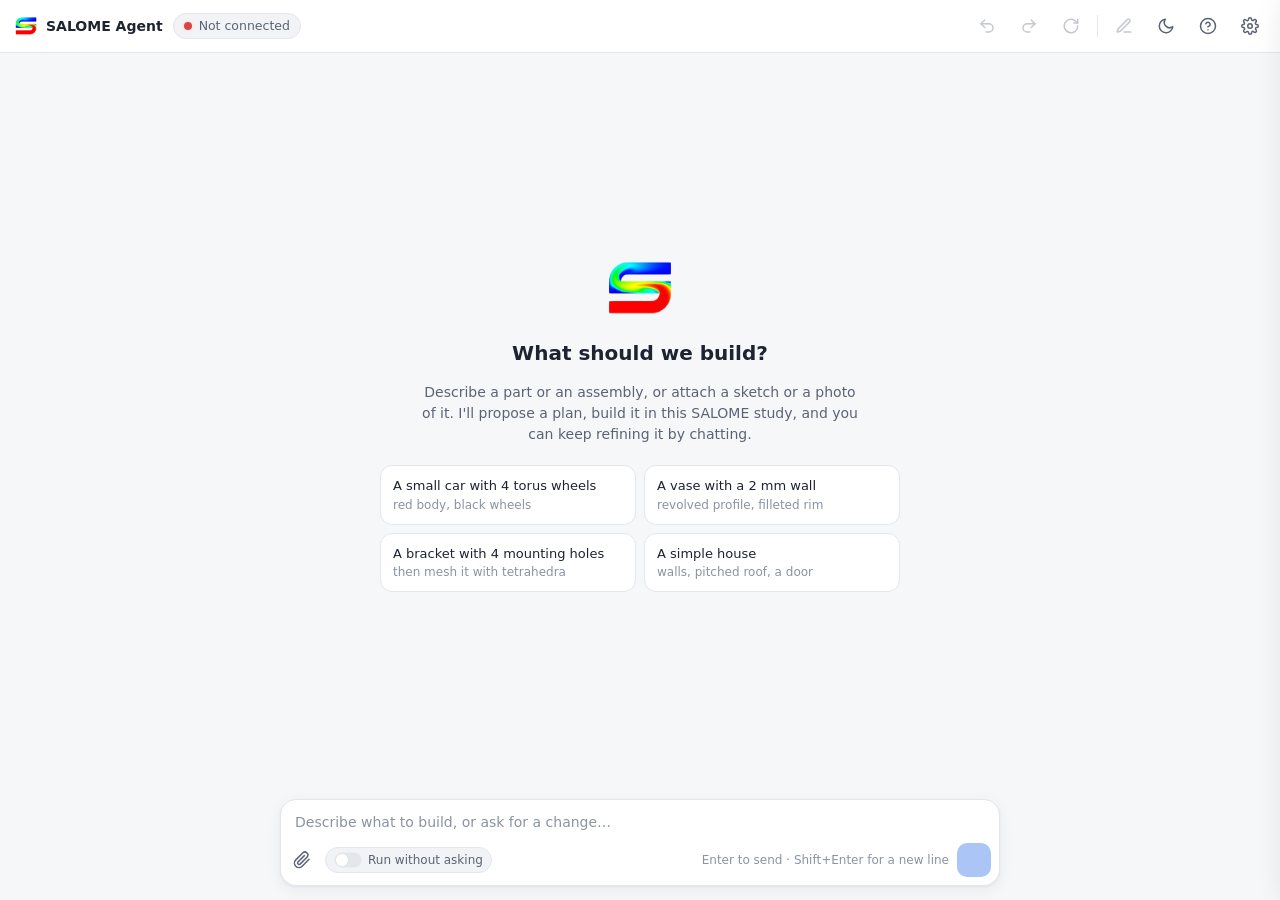
==== salome_agent_gui/web/index.html @ 3be9870f "feat: settings drawer edits per-module models and the advanced llm knobs" ====
<!doctype html>
<html lang="en" data-theme="light">
<head>
<meta charset="utf-8">
<title>SALOME Agent</title>
<link rel="stylesheet" href="app.css">
<script src="qrc:///qtwebchannel/qwebchannel.js"></script>
<script src="app.js" defer></script>
</head>
<body class="is-empty">

<header class="header">
  <div class="brand"><img class="logo" src="salome-s.png" alt="">SALOME Agent</div>
  <span class="status off" id="status"><span class="dot"></span><span id="status-label">Not connected</span></span>
  <span class="spacer"></span>
  <button class="icon-btn" id="btn-undo" data-tip="Undo last turn" disabled><svg viewBox="0 0 24 24" fill="none" stroke="currentColor" stroke-width="2" stroke-linecap="round" stroke-linejoin="round"><path d="M9 14 4 9l5-5"/><path d="M4 9h10.5a5.5 5.5 0 0 1 0 11H11"/></svg></button>
  <button class="icon-btn" id="btn-redo" data-tip="Redo" disabled><svg viewBox="0 0 24 24" fill="none" stroke="currentColor" stroke-width="2" stroke-linecap="round" stroke-linejoin="round"><path d="m15 14 5-5-5-5"/><path d="M20 9H9.5a5.5 5.5 0 0 0 0 11H13"/></svg></button>
  <button class="icon-btn" id="btn-rebuild" data-tip="Rebuild the study from the model" disabled><svg viewBox="0 0 24 24" fill="none" stroke="currentColor" stroke-width="2" stroke-linecap="round" stroke-linejoin="round"><path d="M21 12a9 9 0 1 1-2.64-6.36L21 8"/><path d="M21 3v5h-5"/></svg></button>
  <span class="hdr-sep"></span>
  <button class="icon-btn" id="btn-new" data-tip="New conversation" disabled><svg viewBox="0 0 24 24" fill="none" stroke="currentColor" stroke-width="2" stroke-linecap="round" stroke-linejoin="round"><path d="M12 20h9"/><path d="M16.5 3.5a2.1 2.1 0 0 1 3 3L7 19l-4 1 1-4z"/></svg></button>
  <button class="icon-btn" id="btn-theme" data-tip="Dark theme"><svg class="i-moon" viewBox="0 0 24 24" fill="none" stroke="currentColor" stroke-width="2" stroke-linecap="round" stroke-linejoin="round"><path d="M21 12.8A9 9 0 1 1 11.2 3a7 7 0 0 0 9.8 9.8z"/></svg><svg class="i-sun" viewBox="0 0 24 24" fill="none" stroke="currentColor" stroke-width="2" stroke-linecap="round" stroke-linejoin="round"><circle cx="12" cy="12" r="4"/><path d="M12 2v2M12 20v2M4.9 4.9l1.4 1.4M17.7 17.7l1.4 1.4M2 12h2M20 12h2M4.9 19.1l1.4-1.4M17.7 6.3l1.4-1.4"/></svg></button>
  <button class="icon-btn" id="btn-help" data-tip="Help"><svg viewBox="0 0 24 24" fill="none" stroke="currentColor" stroke-width="2" stroke-linecap="round" stroke-linejoin="round"><circle cx="12" cy="12" r="10"/><path d="M9.1 9a3 3 0 0 1 5.8 1c0 2-3 3-3 3M12 17h.01"/></svg></button>
  <button class="icon-btn" id="btn-settings" data-tip="Settings"><svg viewBox="0 0 24 24" fill="none" stroke="currentColor" stroke-width="2" stroke-linecap="round" stroke-linejoin="round"><circle cx="12" cy="12" r="3"/><path d="M19.4 15a1.7 1.7 0 0 0 .3 1.8l.1.1a2 2 0 1 1-2.8 2.8l-.1-.1a1.7 1.7 0 0 0-1.8-.3 1.7 1.7 0 0 0-1 1.5V21a2 2 0 1 1-4 0v-.1a1.7 1.7 0 0 0-1.1-1.5 1.7 1.7 0 0 0-1.8.3l-.1.1a2 2 0 1 1-2.8-2.8l.1-.1a1.7 1.7 0 0 0 .3-1.8 1.7 1.7 0 0 0-1.5-1H3a2 2 0 1 1 0-4h.1a1.7 1.7 0 0 0 1.5-1.1 1.7 1.7 0 0 0-.3-1.8l-.1-.1a2 2 0 1 1 2.8-2.8l.1.1a1.7 1.7 0 0 0 1.8.3H9a1.7 1.7 0 0 0 1-1.5V3a2 2 0 1 1 4 0v.1a1.7 1.7 0 0 0 1 1.5 1.7 1.7 0 0 0 1.8-.3l.1-.1a2 2 0 1 1 2.8 2.8l-.1.1a1.7 1.7 0 0 0-.3 1.8V9a1.7 1.7 0 0 0 1.5 1H21a2 2 0 1 1 0 4h-.1a1.7 1.7 0 0 0-1.5 1z"/></svg></button>
</header>

<div class="banner" id="banner" hidden></div>
<div class="help" id="help" hidden>
  The first message starts a conversation: I propose a plan, you approve or edit it, and each
  stage is built in this SALOME study. Follow-up messages change that model ("make the roof
  taller", "add a chimney"). Undo and Redo step through turns; Rebuild recreates the study from
  the model when they got out of sync; New conversation starts over. While a conversation is
  open it keeps the agent server to itself. result.py and report.md are linked after each turn.
  Attach sketches, photos or drawings with the paperclip, by dropping them on the window or by
  pasting them: the model is built from what they show.
</div>

<div class="empty">
  <img class="logo-big" src="salome-s.png" alt="">
  <h2>What should we build?</h2>
  <p>Describe a part or an assembly, or attach a sketch or a photo of it. I'll propose a plan, build it in this SALOME study, and you can keep refining it by chatting.</p>
  <div class="suggestions">
    <button class="suggestion" data-text="A small car with 4 torus wheels, red body and black wheels">A small car with 4 torus wheels<small>red body, black wheels</small></button>
    <button class="suggestion" data-text="A vase with a 2 mm wall, revolved profile and a filleted rim">A vase with a 2 mm wall<small>revolved profile, filleted rim</small></button>
    <button class="suggestion" data-text="A bracket with 4 mounting holes, then mesh it with tetrahedra">A bracket with 4 mounting holes<small>then mesh it with tetrahedra</small></button>
    <button class="suggestion" data-text="A simple house with walls, a pitched roof and a door">A simple house<small>walls, pitched roof, a door</small></button>
  </div>
</div>

<main class="transcript" id="transcript"><div class="col" id="col"></div></main>

<div class="composer-wrap">
  <div class="composer" id="composer">
    <div class="attachments" id="attachments" hidden></div>
    <textarea id="input" rows="1" placeholder="Describe what to build, or ask for a change…"></textarea>
    <div class="composer-row">
      <button class="icon-btn tip-up" id="btn-attach" data-tip="Attach images"><svg viewBox="0 0 24 24" fill="none" stroke="currentColor" stroke-width="2" stroke-linecap="round" stroke-linejoin="round"><path d="m21.4 11.1-9.2 9.2a6 6 0 0 1-8.5-8.5l9.2-9.2a4 4 0 0 1 5.7 5.7l-9.2 9.2a2 2 0 0 1-2.8-2.8l8.5-8.5"/></svg></button>
      <input type="file" id="file" accept="image/png,image/jpeg,image/webp,image/gif,image/bmp" multiple hidden>
      <span class="mode" id="auto" title="Skips plan approval and the stage-failure prompt"><span class="switch small" id="batch-sw"></span>Run without asking</span>
      <span class="spacer"></span>
      <span class="hint" id="hint">Enter to send · Shift+Enter for a new line</span>
      <button class="send" id="send" title="Send" disabled></button>
    </div>
  </div>
</div>

<div class="drop-zone" id="drop-zone"><div>Drop images to attach them</div></div>
<div class="lightbox" id="lightbox" hidden><img id="lightbox-img" alt=""></div>

<div class="scrim" id="scrim"></div>
<aside class="drawer" id="drawer">
  <div class="drawer-head">Settings<span class="spacer"></span>
    <button class="icon-btn" id="btn-close-settings"><svg viewBox="0 0 24 24" fill="none" stroke="currentColor" stroke-width="2" stroke-linecap="round"><path d="M18 6 6 18M6 6l12 12"/></svg></button>
  </div>
  <div class="drawer-body">
    <div>
      <div class="section-title">Agent server</div>
      <div class="conn-card" id="conn-card"><span class="dot"></span><span id="conn-label"></span><span class="spacer"></span><button class="btn ghost small" id="btn-reconnect">Reconnect</button></div>
    </div>
    <div>
      <div class="section-title">Model <span class="lock-note" id="model-lock" hidden>— modules and advanced locked while a conversation is open</span></div>
      <div class="field"><label for="set-base-url">LLM base URL</label><input id="set-base-url"></div>
      <div class="row2">
        <div class="field"><label for="set-model">Model</label><input id="set-model"></div>
        <div class="field"><label for="set-api-key">API key</label><input id="set-api-key" type="password"></div>
      </div>
      <div class="field"><label for="set-ssl-cert">CA certificate file</label><input id="set-ssl-cert" placeholder="System trust store"></div>
      <div class="toggle-row"><div><div class="t-label">Same model for every module</div><div class="t-help">Off: choose a model, or another endpoint, per module (e.g. a drawing reader for vision)</div></div><span class="switch" id="set-shared"></span></div>
      <div id="module-rows" class="module-rows" hidden></div>
      <div class="err-note" id="models-error" hidden></div>
      <details class="advanced" id="set-advanced"><summary>Advanced</summary>
        <div class="row2">
          <div class="field"><label for="set-budget">Reasoning budget (approx tokens, 0 = off)</label><input id="set-budget" type="number" min="0" max="200000" step="1000"></div>
          <div class="field"><label for="set-vision-fix">Vision fix rounds</label><input id="set-vision-fix" type="number" min="0" max="5" step="1"></div>
        </div>
        <div class="field"><label for="set-timeout">LLM timeout (s)</label><input id="set-timeout" type="number" min="10" max="1800" step="10"></div>
      </details>
    </div>
    <div>
      <div class="section-title">Runs <span class="lock-note" id="run-lock" hidden>— locked while a conversation is open</span></div>
      <div class="toggle-row"><div><div class="t-label">Run without asking</div><div class="t-help">Skips plan approval and the stage-failure prompt; a failed stage follows "When a stage fails"</div></div><span class="switch" id="set-batch"></span></div>
      <div class="row2">
        <div class="field"><label for="set-on-failure">When a stage fails</label><select id="set-on-failure"><option value="abort">Stop the run</option><option value="continue">Continue</option></select></div>
        <div class="field"><label for="set-tools">Tools offered</label><select id="set-tools"><option value="hints">Planner hints</option><option value="all">All tools</option></select></div>
      </div>
      <div class="row2">
        <div class="field"><label for="set-detail">Plan detail</label><select id="set-detail"><option value="coarse">Fewer stages</option><option value="balanced">Balanced</option><option value="fine">More stages</option></select></div>
        <div class="field"><label for="set-cadence">Self-check</label><select id="set-cadence"><option value="none">Off</option><option value="final">Before finishing a stage</option><option value="strict">Strict</option></select></div>
      </div>
      <div class="row2">
        <div class="field"><label for="set-exec-retries">Retries after a failed run</label><input id="set-exec-retries" type="number" min="0" max="10" step="1"></div>
        <div class="field"><label for="set-cap">Tool calls per stage</label><input id="set-cap" type="number" min="1" max="60" step="1"></div>
      </div>
      <div class="field"><label for="set-verbose">Log detail</label><select id="set-verbose"><option value="0">Normal</option><option value="1">Verbose</option><option value="2">LLM trace (-vv)</option></select></div>
      <div class="toggle-row"><div><div class="t-label">Show model reasoning</div><div class="t-help">Debug: what the model thinks while it works, under each stage</div></div><span class="switch" id="set-reasoning"></span></div>
    </div>
    <div>
      <div class="section-title">Appearance</div>
      <div class="field"><label for="set-theme">Theme</label><select id="set-theme"><option value="system">Same as SALOME</option><option value="light">Light</option><option value="dark">Dark</option></select></div>
    </div>
    <div>
      <div class="section-title">Configuration file</div>
      <div class="path" id="config-path"></div>
      <div class="drawer-actions"><button class="btn" id="btn-edit-json">Edit JSON…</button></div>
    </div>
  </div>
  <div class="drawer-foot"><button class="btn" id="btn-cancel">Cancel</button><button class="btn primary" id="btn-save">Save</button></div>
</aside>

</body>
</html>
---- salome_agent_gui/web/app.css ----
:root {
  --bg: #f6f7f9;
  --surface: #ffffff;
  --surface-2: #f1f3f6;
  --border: #e3e6eb;
  --text: #1d2330;
  --text-2: #5b6474;
  --text-3: #8b93a1;
  --accent: #2f6fec;
  --accent-soft: #e8f0fe;
  --accent-text: #ffffff;
  --user-bubble: #2f6fec;
  --ok: #1f9d55;
  --ok-soft: #e6f6ec;
  --warn: #c77700;
  --warn-soft: #fff4e0;
  --err: #d64545;
  --err-soft: #fdecec;
  --badge-geom: #7a4fd6;
  --badge-geom-soft: #f1ebfd;
  --badge-smesh: #0e8a7e;
  --badge-smesh-soft: #e3f5f3;
  --badge-paravis: #c2410c;
  --badge-paravis-soft: #fdebdc;
  --shadow: 0 1px 2px rgba(20, 30, 50, .06), 0 4px 16px rgba(20, 30, 50, .06);
  --radius: 14px;
  --mono: ui-monospace, "JetBrains Mono", "DejaVu Sans Mono", monospace;
}
[data-theme="dark"] {
  --bg: #15181e;
  --surface: #1c2028;
  --surface-2: #232833;
  --border: #2e3440;
  --text: #e6e9ef;
  --text-2: #a4acba;
  --text-3: #6f7888;
  --accent: #5b8ff9;
  --accent-soft: #1f2d4a;
  --user-bubble: #3a6ff0;
  --ok: #4cc27f;
  --ok-soft: #173325;
  --warn: #f0a93b;
  --warn-soft: #3a2c14;
  --err: #f07171;
  --err-soft: #3d1c1f;
  --badge-geom: #b39af5;
  --badge-geom-soft: #2d2445;
  --badge-smesh: #4fd1c1;
  --badge-smesh-soft: #163531;
  --badge-paravis: #f59e6b;
  --badge-paravis-soft: #3a2518;
  --shadow: 0 1px 2px rgba(0,0,0,.3), 0 6px 20px rgba(0,0,0,.25);
}

* { box-sizing: border-box; }
[hidden] { display: none !important; }
html, body { margin: 0; height: 100%; }
body {
  font: 14px/1.5 system-ui, -apple-system, "Segoe UI", Cantarell, "Noto Sans", sans-serif;
  background: var(--bg);
  color: var(--text);
  display: flex; flex-direction: column;
  overflow: hidden; position: relative;
}
button { font: inherit; }

::-webkit-scrollbar { width: 10px; height: 10px; }
::-webkit-scrollbar-track { background: transparent; }
::-webkit-scrollbar-thumb { background: var(--border); border-radius: 999px; border: 2px solid var(--bg); }
::-webkit-scrollbar-thumb:hover { background: var(--text-3); }
::-webkit-scrollbar-button { display: none; }

/* ---- header ---- */
.header {
  flex: none;
  display: flex; align-items: center; gap: 10px;
  padding: 10px 14px;
  background: var(--surface);
  border-bottom: 1px solid var(--border);
}
.brand { display: flex; align-items: center; gap: 8px; font-weight: 650; }
.brand .logo { width: 24px; height: 24px; object-fit: contain; }
.status {
  display: inline-flex; align-items: center; gap: 7px;
  padding: 3px 10px; border-radius: 999px;
  background: var(--surface-2); color: var(--text-2); font-size: 12.5px;
  border: 1px solid var(--border);
}
.dot { width: 8px; height: 8px; border-radius: 50%; background: var(--ok); box-shadow: 0 0 0 3px var(--ok-soft); flex: none; }
.status.off .dot, .conn-card.off .dot { background: var(--err); box-shadow: 0 0 0 3px var(--err-soft); }
.spacer { flex: 1; }
.icon-btn {
  width: 32px; height: 32px; border-radius: 8px;
  border: 1px solid transparent; background: transparent; color: var(--text-2);
  display: grid; place-items: center; cursor: pointer; position: relative; padding: 0;
}
.icon-btn:hover:not(:disabled) { background: var(--surface-2); color: var(--text); border-color: var(--border); }
.icon-btn:disabled { opacity: .35; cursor: default; }
.icon-btn svg { width: 18px; height: 18px; }
.icon-btn[data-tip]:hover:not(:disabled)::after {
  content: attr(data-tip);
  position: absolute; top: 38px; right: 0; white-space: nowrap; z-index: 5;
  background: var(--text); color: var(--surface); font-size: 12px;
  padding: 4px 8px; border-radius: 6px;
}
.hdr-sep { width: 1px; height: 22px; background: var(--border); }

.banner {
  flex: none; margin: 10px 18px 0; padding: 10px 14px; border-radius: 10px;
  background: var(--err-soft); color: var(--err); font-size: 13px;
}
.help {
  flex: none; margin: 10px 18px 0; padding: 12px 14px; border-radius: 10px;
  background: var(--surface); border: 1px solid var(--border); color: var(--text-2); font-size: 13px;
}

/* ---- transcript ---- */
.transcript { flex: 1; overflow-y: auto; padding: 20px 0 8px; }
.col { max-width: 720px; margin: 0 auto; padding: 0 18px; display: flex; flex-direction: column; gap: 18px; }

.msg-user { display: flex; justify-content: flex-end; }
.msg-user { flex-direction: column; align-items: flex-end; gap: 6px; }
.msg-images { display: flex; flex-wrap: wrap; justify-content: flex-end; gap: 6px; max-width: 78%; }
.msg-images img {
  width: 120px; height: 120px; object-fit: cover; border-radius: 12px; cursor: zoom-in;
  border: 1px solid var(--border); background: var(--surface-2);
}
.msg-images img:only-child { width: auto; height: auto; max-width: 260px; max-height: 220px; }
.msg-user .bubble {
  max-width: 78%;
  background: var(--user-bubble); color: #fff;
  padding: 9px 14px; border-radius: 18px 18px 4px 18px;
  white-space: pre-wrap; word-break: break-word;
}

.msg-agent { display: flex; gap: 10px; align-items: flex-start; }
.avatar { flex: none; width: 26px; height: 26px; object-fit: contain; margin-top: 3px; }
.agent-body { flex: 1; min-width: 0; display: flex; flex-direction: column; gap: 10px; }
.agent-text { color: var(--text); }
.agent-text .muted, .agent-text.muted { color: var(--text-2); }

.card {
  background: var(--surface);
  border: 1px solid var(--border);
  border-radius: var(--radius);
  box-shadow: var(--shadow);
  overflow: hidden;
}
.card-head {
  display: flex; align-items: center; gap: 8px;
  padding: 10px 14px; border-bottom: 1px solid var(--border);
  font-weight: 600; font-size: 13.5px;
}
.card-head svg { width: 16px; height: 16px; flex: none; }
.card-head .count { color: var(--text-3); font-weight: 500; }
.card-foot {
  display: flex; flex-wrap: wrap; align-items: center; gap: 8px;
  padding: 10px 14px; border-top: 1px solid var(--border); background: var(--surface-2);
}

.steps { list-style: none; margin: 0; padding: 6px 0; }
.step { display: flex; gap: 10px; align-items: flex-start; padding: 7px 14px; }
.step .st { flex: none; width: 20px; height: 20px; border-radius: 50%; display: grid; place-items: center; margin-top: 1px; }
.step .st svg { width: 12px; height: 12px; }
.st.ok { background: var(--ok-soft); color: var(--ok); }
.st.run { color: var(--accent); }
.st.fail { background: var(--err-soft); color: var(--err); }
.st.pend { border: 1.5px dashed var(--text-3); }
.st.skip { background: var(--surface-2); color: var(--text-3); }
.st.stopped { background: var(--surface-2); color: var(--text-3); }
.st.stopped svg { width: 9px; height: 9px; }
.step .main { flex: 1; min-width: 0; }
.step .line { display: flex; gap: 8px; align-items: flex-start; }
.step .line > .mod, .step .line > .badge { flex: none; }
.step .intent { flex: 1; min-width: 0; color: var(--text); word-break: break-word; line-height: 20px; }
.step.pending .intent { color: var(--text-2); }
.step .meta { flex: none; color: var(--text-3); font-size: 12px; line-height: 20px; margin-left: auto; white-space: nowrap; }
.err {
  margin-top: 6px; padding: 8px 10px; border-radius: 8px;
  background: var(--err-soft); color: var(--err); font-size: 12.5px; white-space: pre-wrap;
  font-family: var(--mono); word-break: break-word;
}
.mod { width: 20px; height: 20px; flex: none; object-fit: contain; }
.badge {
  display: inline-block; font-size: 11px; font-weight: 700; letter-spacing: .04em;
  padding: 1px 7px; border-radius: 6px; text-transform: uppercase;
  color: var(--text-2); background: var(--surface-2);
}
.badge.geom { color: var(--badge-geom); background: var(--badge-geom-soft); }
.badge.smesh { color: var(--badge-smesh); background: var(--badge-smesh-soft); }
.badge.paravis { color: var(--badge-paravis); background: var(--badge-paravis-soft); }

.spin { animation: spin 1s linear infinite; }
@keyframes spin { to { transform: rotate(360deg); } }

.btn {
  display: inline-flex; align-items: center; gap: 6px;
  font-size: 13px; font-weight: 550;
  padding: 6px 12px; border-radius: 8px; cursor: pointer;
  border: 1px solid var(--border); background: var(--surface); color: var(--text);
}
.btn:hover:not(:disabled) { background: var(--surface-2); }
.btn:disabled { opacity: .5; cursor: default; }
.btn svg { width: 15px; height: 15px; }
.btn.primary { background: var(--accent); border-color: var(--accent); color: var(--accent-text); }
.btn.primary:hover:not(:disabled) { background: var(--accent); filter: brightness(1.07); }
.btn.ghost { border-color: transparent; background: transparent; color: var(--text-2); }
.btn.ghost:hover:not(:disabled) { background: var(--surface); border-color: var(--border); }
.btn.danger, .btn.ghost.danger { color: var(--err); }
.btn.small { padding: 2px 8px; }

.gate-warn { border-color: var(--warn); }
.gate-warn .card-head { color: var(--warn); background: var(--warn-soft); }
.gate-body { padding: 10px 14px; }
.gate-body .err { margin-top: 0; }
.err-line { margin-top: 6px; color: var(--text-3); font-size: 12px; }
.hint-box { display: flex; gap: 8px; align-items: flex-end; padding: 10px 14px; border-top: 1px solid var(--border); }
.hint-box textarea {
  flex: 1; font: inherit; color: var(--text); background: var(--surface-2);
  border: 1px solid var(--border); border-radius: 8px; padding: 7px 10px; resize: vertical;
}

.result { display: flex; flex-direction: column; gap: 8px; }
.result-line { display: flex; align-items: center; gap: 8px; font-weight: 600; flex-wrap: wrap; }
.result-line .result-msg { font-weight: 400; color: var(--text-2); }
.res-ic { display: grid; }
.res-ic svg { width: 18px; height: 18px; }
.result-line.ok .res-ic { color: var(--ok); }
.result-line.bad .res-ic { color: var(--err); }
.result-line.warn .res-ic { color: var(--warn); }
.result-line.info .res-ic { color: var(--accent); }
.result-line.muted .res-ic { color: var(--text-3); }
.result > .err { margin-top: 0; }
.chips { display: flex; flex-wrap: wrap; gap: 6px; }
.chip {
  display: inline-flex; align-items: center; gap: 6px;
  padding: 4px 10px; border-radius: 999px; font-size: 12.5px;
  border: 1px solid var(--border); background: var(--surface); color: var(--text-2);
}
button.chip { cursor: pointer; }
button.chip:hover { color: var(--accent); border-color: var(--accent); }
.chip svg { width: 13px; height: 13px; }
details.objects summary {
  cursor: pointer; color: var(--text-2); font-size: 13px; list-style: none;
  display: inline-flex; align-items: center; gap: 4px;
}
details.objects summary::-webkit-details-marker { display: none; }
details.objects summary svg { width: 14px; height: 14px; transition: transform .15s; }
details.objects[open] summary svg { transform: rotate(90deg); }
details.objects .chips { margin-top: 8px; }
.usage { color: var(--text-3); font-size: 12px; display: flex; gap: 6px; flex-wrap: wrap; font-weight: 400; }
.usage span + span::before { content: "·"; margin-right: 6px; }

.edits { list-style: none; margin: 0; padding: 8px 14px; display: flex; flex-direction: column; gap: 6px; }
.edits li { display: flex; gap: 8px; align-items: baseline; font-size: 13px; flex-wrap: wrap; }
.edits code {
  font-family: var(--mono); font-size: 12.5px; background: var(--surface-2);
  padding: 1px 6px; border-radius: 5px; word-break: break-all;
}
.edits .old { color: var(--err); text-decoration: line-through; }
.edits .new { color: var(--ok); font-weight: 600; }
.edits .arrow { color: var(--text-3); }

.note {
  align-self: center; color: var(--text-3); font-size: 12.5px;
  display: flex; align-items: center; gap: 10px; width: 100%; text-align: center;
}
.note::before, .note::after { content: ""; flex: 1; height: 1px; background: var(--border); }

/* ---- empty state ---- */
.empty {
  flex: 1; display: none; flex-direction: column; align-items: center; justify-content: center;
  gap: 14px; padding: 24px; text-align: center;
}
.empty .logo-big { width: 72px; height: 72px; object-fit: contain; }
.empty h2 { margin: 0; font-size: 20px; }
.empty p { margin: 0; color: var(--text-2); max-width: 440px; }
.suggestions { display: grid; grid-template-columns: repeat(2, minmax(0, 1fr)); gap: 8px; margin-top: 6px; width: 100%; max-width: 520px; }
.suggestion {
  text-align: left; padding: 10px 12px; border-radius: 12px; cursor: pointer;
  border: 1px solid var(--border); background: var(--surface); color: var(--text); font-size: 13px;
}
.suggestion:hover { border-color: var(--accent); }
.suggestion small { display: block; color: var(--text-3); font-size: 12px; }
body.is-empty .transcript { display: none; }
body.is-empty .empty { display: flex; }

/* ---- composer ---- */
.composer-wrap { flex: none; padding: 8px 18px 14px; }
.composer {
  max-width: 720px; margin: 0 auto;
  background: var(--surface); border: 1px solid var(--border); border-radius: 16px;
  box-shadow: var(--shadow);
  display: flex; flex-direction: column;
  transition: border-color .15s, box-shadow .15s;
}
.composer:focus-within { border-color: var(--accent); box-shadow: 0 0 0 3px var(--accent-soft); }
.composer textarea {
  border: 0; outline: 0; resize: none; background: transparent; color: var(--text);
  font: inherit; padding: 12px 14px 4px; min-height: 24px; max-height: 180px;
}
.composer textarea::placeholder { color: var(--text-3); }
.attachments { display: flex; flex-wrap: wrap; gap: 8px; padding: 10px 12px 0; }
.thumb { position: relative; width: 64px; height: 64px; }
.thumb img {
  width: 100%; height: 100%; object-fit: cover; border-radius: 10px; cursor: zoom-in;
  border: 1px solid var(--border); background: var(--surface-2);
}
.thumb .remove {
  position: absolute; top: -6px; right: -6px; width: 20px; height: 20px; padding: 0;
  border-radius: 50%; border: 2px solid var(--surface); background: var(--text); color: var(--surface);
  display: grid; place-items: center; cursor: pointer;
}
.thumb .remove svg { width: 10px; height: 10px; }
.composer-row .icon-btn { width: 30px; height: 30px; margin-left: -6px; }
.icon-btn.tip-up[data-tip]:hover:not(:disabled)::after { top: auto; bottom: 36px; left: 0; right: auto; }
.composer-row .hint.error { color: var(--err); }
.composer-row { display: flex; align-items: center; gap: 8px; padding: 6px 8px 8px 12px; }
.composer-row .hint { color: var(--text-3); font-size: 12px; }
.mode {
  display: inline-flex; align-items: center; gap: 6px; font-size: 12px; color: var(--text-2);
  padding: 3px 8px; border-radius: 999px; background: var(--surface-2); border: 1px solid var(--border);
  cursor: pointer; user-select: none;
}
.mode.disabled { opacity: .5; cursor: default; }
.send {
  width: 34px; height: 34px; border-radius: 10px; border: 0; cursor: pointer;
  background: var(--accent); color: #fff; display: grid; place-items: center; padding: 0;
}
.send svg { width: 17px; height: 17px; }
.send.stop { background: var(--text); color: var(--surface); }
.send:disabled { opacity: .4; cursor: default; }

/* ---- image drop and viewer ---- */
.drop-zone {
  position: absolute; inset: 8px; z-index: 20; display: none; place-items: center;
  border: 2px dashed var(--accent); border-radius: 16px; background: var(--accent-soft);
  color: var(--accent); font-weight: 600; pointer-events: none; opacity: .95;
}
body.dragging .drop-zone { display: grid; }
.lightbox {
  position: absolute; inset: 0; z-index: 30; display: grid; place-items: center;
  background: rgba(10, 14, 22, .8); cursor: zoom-out; padding: 24px;
}
.lightbox[hidden] { display: none; }
.lightbox img { max-width: 100%; max-height: 100%; object-fit: contain; border-radius: 8px; background: #fff; }

/* ---- settings drawer ---- */
.scrim {
  position: absolute; inset: 0; background: rgba(10, 14, 22, .35);
  opacity: 0; pointer-events: none; transition: opacity .2s;
}
.drawer {
  position: absolute; top: 0; right: 0; bottom: 0; width: 380px; max-width: 92%;
  background: var(--surface); border-left: 1px solid var(--border);
  box-shadow: -10px 0 30px rgba(0,0,0,.15);
  transform: translateX(105%); transition: transform .22s ease;
  display: flex; flex-direction: column;
}
body.settings-open .scrim { opacity: 1; pointer-events: auto; }
body.settings-open .drawer { transform: none; }
.drawer-head { display: flex; align-items: center; padding: 14px 16px; border-bottom: 1px solid var(--border); font-weight: 650; }
.drawer-body { flex: 1; overflow-y: auto; overflow-x: hidden; padding: 14px 16px; display: flex; flex-direction: column; gap: 18px; }
.drawer-foot { padding: 12px 16px; border-top: 1px solid var(--border); display: flex; gap: 8px; justify-content: flex-end; }
.drawer-actions { margin-top: 8px; }
.section-title { font-size: 11.5px; font-weight: 700; letter-spacing: .06em; text-transform: uppercase; color: var(--text-3); margin-bottom: 8px; }
.lock-note { text-transform: none; letter-spacing: 0; font-weight: 500; }
.field { display: flex; flex-direction: column; gap: 4px; margin-bottom: 10px; }
.field label { font-size: 12.5px; color: var(--text-2); }
.field input, .field select {
  font: inherit; font-size: 13.5px; color: var(--text); min-width: 0; width: 100%;
  background: var(--surface-2); border: 1px solid var(--border); border-radius: 8px; padding: 7px 10px;
}
.field input:focus, .field select:focus { outline: 2px solid var(--accent-soft); border-color: var(--accent); }
.field select:disabled, .field input:disabled { opacity: .5; }
.row2 { display: grid; grid-template-columns: minmax(0, 1fr) minmax(0, 1fr); gap: 10px; }
.toggle-row { display: flex; align-items: center; justify-content: space-between; gap: 10px; padding: 6px 0; }
.toggle-row .t-label { font-size: 13.5px; }
.toggle-row .t-help { font-size: 12px; color: var(--text-3); }
.switch { width: 36px; height: 20px; border-radius: 999px; background: var(--border); position: relative; flex: none; cursor: pointer; }
.switch::after { content: ""; position: absolute; top: 2px; left: 2px; width: 16px; height: 16px; border-radius: 50%; background: #fff; transition: left .15s; }
.switch.on { background: var(--accent); }
.switch.on::after { left: 18px; }
.switch.small { transform: scale(.75); margin: -2px -4px; }
.switch.disabled { opacity: .5; cursor: default; }
.conn-card { display: flex; align-items: center; gap: 10px; padding: 10px 12px; border-radius: 10px; background: var(--ok-soft); color: var(--ok); font-size: 13px; }
.conn-card.off { background: var(--err-soft); color: var(--err); }
.path { font-family: var(--mono); font-size: 12px; color: var(--text-2); word-break: break-all; }

/* header theme button: show the theme a click switches to */
#btn-theme .i-sun { display: none; }
[data-theme="dark"] #btn-theme .i-sun { display: block; }
[data-theme="dark"] #btn-theme .i-moon { display: none; }

/* objects a finished step made */
.step-objs { display: flex; flex-wrap: wrap; gap: 4px; margin-top: 5px; }
.chip.mini { padding: 1px 7px; font-size: 11.5px; font-family: var(--mono); cursor: default; }

/* model reasoning (debug switch in settings) */
.reasoning { display: none; margin-top: 6px; font-size: 12px; }
body.show-reasoning .reasoning { display: block; }
.turn-reasoning:empty { display: none; }
.turn-reasoning .reasoning { margin: 0 0 8px; }
.reasoning > summary { cursor: pointer; color: var(--text-3); user-select: none; }
.reasoning .r-body { max-height: 260px; overflow: auto; margin-top: 4px; padding: 6px 8px;
  border: 1px solid var(--border); border-radius: 6px; }
.reasoning .r-call + .r-call { border-top: 1px solid var(--border); margin-top: 6px; padding-top: 6px; }
.reasoning .r-think { color: var(--text-3); white-space: pre-wrap; word-break: break-word; }
.reasoning .r-prose { color: var(--text); white-space: pre-wrap; word-break: break-word; }
.reasoning .r-think:empty, .reasoning .r-prose:empty { display: none; }

.module-rows { display: flex; flex-direction: column; gap: 8px; margin: 4px 0 10px; }
.mod-row { border: 1px solid var(--border); border-radius: 8px; padding: 8px 10px; background: var(--surface-2); }
.mod-line { display: flex; align-items: center; gap: 8px; }
.mod-name { flex: none; width: 76px; font-size: 12.5px; color: var(--text-2); }
.mod-model { flex: 1; min-width: 0; }
.mod-line input { padding: 5px 8px; border: 1px solid var(--border); border-radius: 6px; background: var(--surface); color: var(--text); font: inherit; font-size: 12.5px; }
.mod-line input:disabled, .mod-endpoint input:disabled { opacity: .5; }
.linkish { flex: none; border: 0; background: none; padding: 0; color: var(--accent); font: inherit; font-size: 12px; cursor: pointer; }
.mod-endpoint { margin-top: 8px; }
.mod-row .t-help { font-size: 12px; color: var(--text-3); }
.json-only { margin-top: 6px; }
.err-note { margin-bottom: 10px; padding: 8px 10px; border-radius: 8px; background: var(--err-soft); color: var(--err); font-size: 12.5px; }
details.advanced > summary { cursor: pointer; font-size: 13px; color: var(--text-2); margin-bottom: 8px; }
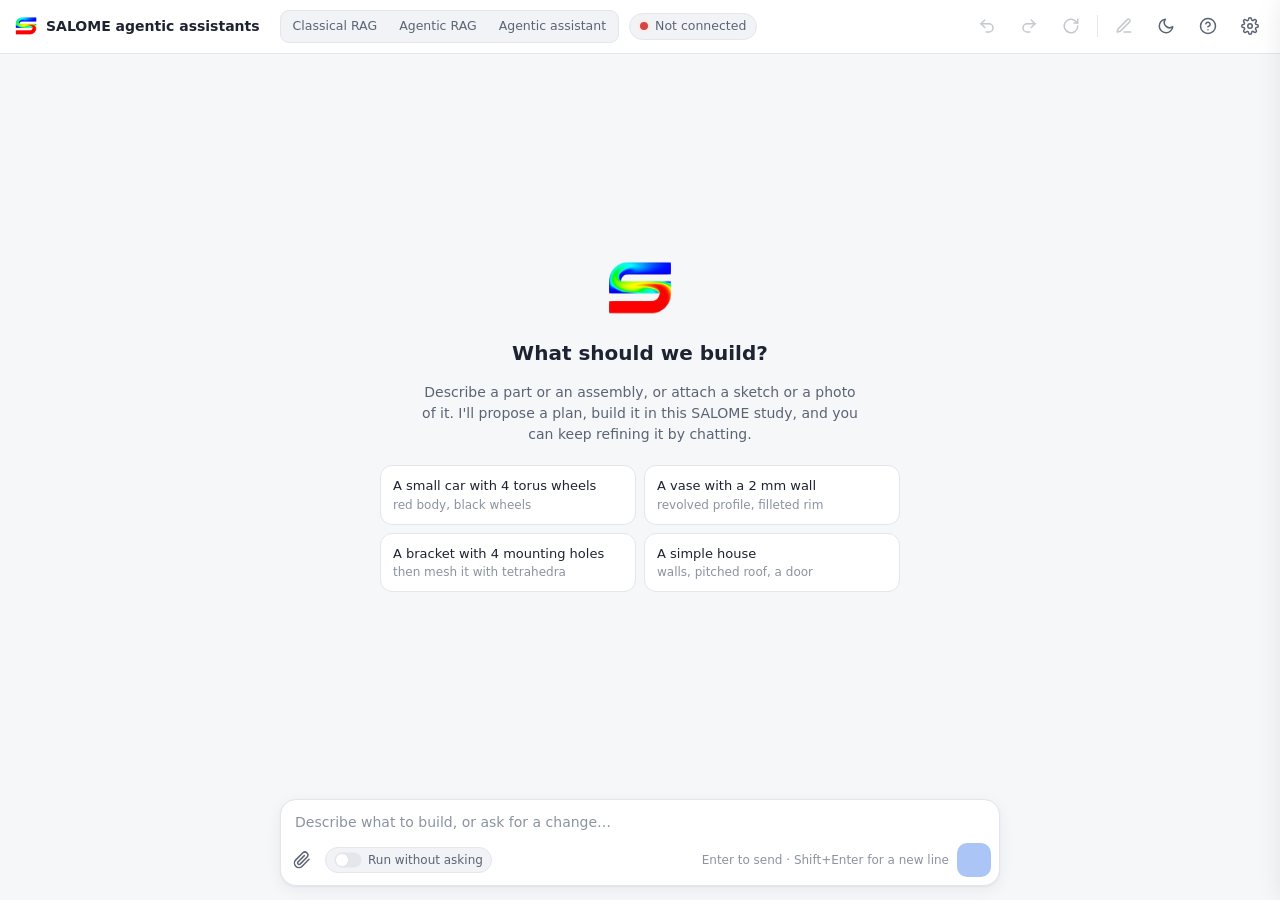
==== commit 6104eb22: "feat: documentation modes in the chat window, classical and agentic RAG on raglib (#6)" ====
--- a/salome_agent_gui/web/index.html
+++ b/salome_agent_gui/web/index.html
@@ -1,8 +1,9 @@
 <!doctype html>
+<!-- Copyright (C) 2026  salome-agent authors, LGPL 2.1 or later -->
 <html lang="en" data-theme="light">
 <head>
 <meta charset="utf-8">
-<title>SALOME Agent</title>
+<title>SALOME agentic assistants</title>
 <link rel="stylesheet" href="app.css">
 <script src="qrc:///qtwebchannel/qwebchannel.js"></script>
 <script src="app.js" defer></script>
@@ -10,13 +11,18 @@
 <body class="is-empty">
 
 <header class="header">
-  <div class="brand"><img class="logo" src="salome-s.png" alt="">SALOME Agent</div>
+  <div class="brand"><img class="logo" src="salome-s.png" alt=""><span class="brand-name">SALOME agentic assistants</span></div>
+  <div class="mode-switch" id="mode-switch" role="radiogroup" aria-label="Assistant">
+    <button role="radio" data-mode="rag" title="Answers from the SALOME documentation after one search">Classical RAG</button>
+    <button role="radio" data-mode="rag_agentic" title="The model searches and reads the documentation several times: slower, better on harder questions">Agentic RAG</button>
+    <button role="radio" data-mode="agent" title="Builds geometry and meshes in this SALOME study">Agentic assistant</button>
+  </div>
   <span class="status off" id="status"><span class="dot"></span><span id="status-label">Not connected</span></span>
   <span class="spacer"></span>
-  <button class="icon-btn" id="btn-undo" data-tip="Undo last turn" disabled><svg viewBox="0 0 24 24" fill="none" stroke="currentColor" stroke-width="2" stroke-linecap="round" stroke-linejoin="round"><path d="M9 14 4 9l5-5"/><path d="M4 9h10.5a5.5 5.5 0 0 1 0 11H11"/></svg></button>
-  <button class="icon-btn" id="btn-redo" data-tip="Redo" disabled><svg viewBox="0 0 24 24" fill="none" stroke="currentColor" stroke-width="2" stroke-linecap="round" stroke-linejoin="round"><path d="m15 14 5-5-5-5"/><path d="M20 9H9.5a5.5 5.5 0 0 0 0 11H13"/></svg></button>
-  <button class="icon-btn" id="btn-rebuild" data-tip="Rebuild the study from the model" disabled><svg viewBox="0 0 24 24" fill="none" stroke="currentColor" stroke-width="2" stroke-linecap="round" stroke-linejoin="round"><path d="M21 12a9 9 0 1 1-2.64-6.36L21 8"/><path d="M21 3v5h-5"/></svg></button>
-  <span class="hdr-sep"></span>
+  <button class="icon-btn agent-only" id="btn-undo" data-tip="Undo last turn" disabled><svg viewBox="0 0 24 24" fill="none" stroke="currentColor" stroke-width="2" stroke-linecap="round" stroke-linejoin="round"><path d="M9 14 4 9l5-5"/><path d="M4 9h10.5a5.5 5.5 0 0 1 0 11H11"/></svg></button>
+  <button class="icon-btn agent-only" id="btn-redo" data-tip="Redo" disabled><svg viewBox="0 0 24 24" fill="none" stroke="currentColor" stroke-width="2" stroke-linecap="round" stroke-linejoin="round"><path d="m15 14 5-5-5-5"/><path d="M20 9H9.5a5.5 5.5 0 0 0 0 11H13"/></svg></button>
+  <button class="icon-btn agent-only" id="btn-rebuild" data-tip="Rebuild the study from the model" disabled><svg viewBox="0 0 24 24" fill="none" stroke="currentColor" stroke-width="2" stroke-linecap="round" stroke-linejoin="round"><path d="M21 12a9 9 0 1 1-2.64-6.36L21 8"/><path d="M21 3v5h-5"/></svg></button>
+  <span class="hdr-sep agent-only"></span>
   <button class="icon-btn" id="btn-new" data-tip="New conversation" disabled><svg viewBox="0 0 24 24" fill="none" stroke="currentColor" stroke-width="2" stroke-linecap="round" stroke-linejoin="round"><path d="M12 20h9"/><path d="M16.5 3.5a2.1 2.1 0 0 1 3 3L7 19l-4 1 1-4z"/></svg></button>
   <button class="icon-btn" id="btn-theme" data-tip="Dark theme"><svg class="i-moon" viewBox="0 0 24 24" fill="none" stroke="currentColor" stroke-width="2" stroke-linecap="round" stroke-linejoin="round"><path d="M21 12.8A9 9 0 1 1 11.2 3a7 7 0 0 0 9.8 9.8z"/></svg><svg class="i-sun" viewBox="0 0 24 24" fill="none" stroke="currentColor" stroke-width="2" stroke-linecap="round" stroke-linejoin="round"><circle cx="12" cy="12" r="4"/><path d="M12 2v2M12 20v2M4.9 4.9l1.4 1.4M17.7 17.7l1.4 1.4M2 12h2M20 12h2M4.9 19.1l1.4-1.4M17.7 6.3l1.4-1.4"/></svg></button>
   <button class="icon-btn" id="btn-help" data-tip="Help"><svg viewBox="0 0 24 24" fill="none" stroke="currentColor" stroke-width="2" stroke-linecap="round" stroke-linejoin="round"><circle cx="12" cy="12" r="10"/><path d="M9.1 9a3 3 0 0 1 5.8 1c0 2-3 3-3 3M12 17h.01"/></svg></button>
@@ -25,20 +31,33 @@
 
 <div class="banner" id="banner" hidden></div>
 <div class="help" id="help" hidden>
-  The first message starts a conversation: I propose a plan, you approve or edit it, and each
+  <span class="doc-only">Ask anything about SALOME: each question is answered from the SALOME
+  documentation, with links to the pages used. RAG searches the index once and answers; agentic
+  RAG lets the model search and read pages several times, which is slower but follows harder
+  questions. Questions are answered one by one, without memory of the previous ones. Choose
+  Agentic assistant at the top of the window to build models.</span>
+  <span class="agent-only">The first message starts a conversation: I propose a plan, you approve or edit it, and each
   stage is built in this SALOME study. Follow-up messages change that model ("make the roof
   taller", "add a chimney"). Undo and Redo step through turns; Rebuild recreates the study from
   the model when they got out of sync; New conversation starts over. While a conversation is
   open it keeps the agent server to itself. result.py and report.md are linked after each turn.
   Attach sketches, photos or drawings with the paperclip, by dropping them on the window or by
-  pasting them: the model is built from what they show.
+  pasting them: the model is built from what they show.</span>
 </div>
 
 <div class="empty">
   <img class="logo-big" src="salome-s.png" alt="">
-  <h2>What should we build?</h2>
-  <p>Describe a part or an assembly, or attach a sketch or a photo of it. I'll propose a plan, build it in this SALOME study, and you can keep refining it by chatting.</p>
-  <div class="suggestions">
+  <h2 class="agent-only">What should we build?</h2>
+  <p class="agent-only">Describe a part or an assembly, or attach a sketch or a photo of it. I'll propose a plan, build it in this SALOME study, and you can keep refining it by chatting.</p>
+  <h2 class="doc-only">What would you like to know about SALOME?</h2>
+  <p class="doc-only">Ask a question about GEOM, SHAPER, SMESH or their Python API. I'll answer from the SALOME documentation and link the pages I used.</p>
+  <div class="suggestions doc-only">
+    <button class="suggestion" data-text="How do I create a box and a cylinder with geompy, then fuse them?">Create and fuse shapes with geompy<small>box, cylinder, fuse</small></button>
+    <button class="suggestion" data-text="How do I set a local mesh size on a face in SMESH?">Local mesh size in SMESH<small>on one face</small></button>
+    <button class="suggestion" data-text="What is the difference between NETGEN 1D-2D-3D and the separate 1D, 2D and 3D algorithms?">NETGEN algorithms<small>1D-2D-3D or separate</small></button>
+    <button class="suggestion" data-text="How do I export a mesh to a MED file from a Python script?">Export a mesh to MED<small>from a Python script</small></button>
+  </div>
+  <div class="suggestions agent-only">
     <button class="suggestion" data-text="A small car with 4 torus wheels, red body and black wheels">A small car with 4 torus wheels<small>red body, black wheels</small></button>
     <button class="suggestion" data-text="A vase with a 2 mm wall, revolved profile and a filleted rim">A vase with a 2 mm wall<small>revolved profile, filleted rim</small></button>
     <button class="suggestion" data-text="A bracket with 4 mounting holes, then mesh it with tetrahedra">A bracket with 4 mounting holes<small>then mesh it with tetrahedra</small></button>
@@ -53,9 +72,9 @@
     <div class="attachments" id="attachments" hidden></div>
     <textarea id="input" rows="1" placeholder="Describe what to build, or ask for a change…"></textarea>
     <div class="composer-row">
-      <button class="icon-btn tip-up" id="btn-attach" data-tip="Attach images"><svg viewBox="0 0 24 24" fill="none" stroke="currentColor" stroke-width="2" stroke-linecap="round" stroke-linejoin="round"><path d="m21.4 11.1-9.2 9.2a6 6 0 0 1-8.5-8.5l9.2-9.2a4 4 0 0 1 5.7 5.7l-9.2 9.2a2 2 0 0 1-2.8-2.8l8.5-8.5"/></svg></button>
-      <input type="file" id="file" accept="image/png,image/jpeg,image/webp,image/gif,image/bmp" multiple hidden>
-      <span class="mode" id="auto" title="Skips plan approval and the stage-failure prompt"><span class="switch small" id="batch-sw"></span>Run without asking</span>
+      <button class="icon-btn tip-up agent-only" id="btn-attach" data-tip="Attach images"><svg viewBox="0 0 24 24" fill="none" stroke="currentColor" stroke-width="2" stroke-linecap="round" stroke-linejoin="round"><path d="m21.4 11.1-9.2 9.2a6 6 0 0 1-8.5-8.5l9.2-9.2a4 4 0 0 1 5.7 5.7l-9.2 9.2a2 2 0 0 1-2.8-2.8l8.5-8.5"/></svg></button>
+      <input type="file" id="file" accept="image/png,image/jpeg,image/webp,image/gif,image/bmp,.png,.jpg,.jpeg,.webp,.gif,.bmp" multiple hidden>
+      <span class="mode agent-only" id="auto" title="Skips plan approval and the stage-failure prompt"><span class="switch small" id="batch-sw"></span>Run without asking</span>
       <span class="spacer"></span>
       <span class="hint" id="hint">Enter to send · Shift+Enter for a new line</span>
       <button class="send" id="send" title="Send" disabled></button>
@@ -73,54 +92,118 @@
   </div>
   <div class="drawer-body">
     <div>
+      <div class="section-title">Mode <span class="lock-note" id="mode-lock" hidden>— locked while a conversation is open</span></div>
+      <div class="field" title="Also chosen at the top of the window. The Agentic assistant builds geometry and meshes in this study. The documentation modes answer questions from the SALOME documentation (raglib): RAG searches once, agentic RAG lets the model search and read pages several times"><label for="set-mode">Assistant</label><select id="set-mode"><option value="rag">Classical RAG</option><option value="rag_agentic">Agentic RAG</option><option value="agent">Agentic assistant: build models</option></select></div>
+    </div>
+    <div data-modes="rag rag_agentic">
+      <div class="section-title">Documentation sources</div>
+      <div class="t-note">What Build index reads (rag.extraction.modules). Paths may use $DOCUMENTATION_ROOT_DIR, $GEOM_ROOT_DIR… and ${VAR:-fallback}; build the index again after a change.</div>
+      <div id="doc-sources" class="module-rows"></div>
+      <div class="err-note" id="sources-error" hidden></div>
+      <div class="drawer-actions"><button class="btn" id="btn-add-source" title="Another documentation tree to index, e.g. a SMESH plugin or your own HTML pages">Add source</button></div>
+    </div>
+    <div data-modes="rag rag_agentic">
+      <div class="section-title">Local models <span class="lock-note" hidden>— locked while a conversation is open</span></div>
+      <div class="t-note">Run on this computer (sentence-transformers). The answers use the chat model below. <span id="models-cache"></span></div>
+      <div class="model-card" title="Turns the pages and each question into vectors: used by Build index and by every search. After a change, build the index again.">
+        <div class="mod-line"><span class="model-role">Embedding</span><span class="model-state" id="emb-state"></span><span class="spacer"></span><button class="btn small" id="btn-dl-embedding" title="Download this model into the Hugging Face cache">Download</button></div>
+        <div class="field" title="rag.chatbot.embedding.model and rag.extraction.embedding.model (kept identical): a sentence-transformers model name, a Hugging Face repository or a local folder"><label for="set-emb-model">Model</label><input id="set-emb-model" list="emb-choices" spellcheck="false"></div>
+      </div>
+      <div class="model-card" id="rr-card" title="Re-scores the passages a search found, when Rerank results is on (Search)">
+        <div class="mod-line"><span class="model-role" id="rr-role">Reranker</span><span class="model-state" id="rr-state"></span><span class="spacer"></span><button class="btn small" id="btn-dl-reranker" title="Download this model into the Hugging Face cache">Download</button></div>
+        <div class="field" title="rag.chatbot.reranker.model"><label for="set-rr-model">Model</label><input id="set-rr-model" list="rr-choices" spellcheck="false"></div>
+        <div class="field" title="rag.chatbot.reranker.type: how the model scores a passage against the question"><label for="set-rr-type">Type</label><select id="set-rr-type"><option value="late_interaction">Late interaction (ColBERT)</option><option value="cross_encoder">Cross-encoder</option></select></div>
+      </div>
+      <datalist id="emb-choices"></datalist><datalist id="rr-choices"></datalist>
+      <div class="idx-state" id="models-job"></div>
+    </div>
+    <div data-modes="rag rag_agentic" title="The model below is used unless rag.chatbot.llm sets one">
+      <div class="section-title">Documentation index</div>
+      <div class="path" id="rag-index"></div>
+      <div class="idx-state" id="rag-index-state"></div>
+      <div class="drawer-actions"><button class="btn" id="btn-build-index" title="Index the documentation sources above; needs the documentation installed with SALOME, and takes a while">Build index</button></div>
+    </div>
+    <div data-modes="agent">
       <div class="section-title">Agent server</div>
-      <div class="conn-card" id="conn-card"><span class="dot"></span><span id="conn-label"></span><span class="spacer"></span><button class="btn ghost small" id="btn-reconnect">Reconnect</button></div>
-    </div>
-    <div>
-      <div class="section-title">Model <span class="lock-note" id="model-lock" hidden>— modules and advanced locked while a conversation is open</span></div>
-      <div class="field"><label for="set-base-url">LLM base URL</label><input id="set-base-url"></div>
-      <div class="row2">
-        <div class="field"><label for="set-model">Model</label><input id="set-model"></div>
-        <div class="field"><label for="set-api-key">API key</label><input id="set-api-key" type="password"></div>
-      </div>
-      <div class="field"><label for="set-ssl-cert">CA certificate file</label><input id="set-ssl-cert" placeholder="System trust store"></div>
-      <div class="toggle-row"><div><div class="t-label">Same model for every module</div><div class="t-help">Off: choose a model, or another endpoint, per module (e.g. a drawing reader for vision)</div></div><span class="switch" id="set-shared"></span></div>
-      <div id="module-rows" class="module-rows" hidden></div>
+      <div class="conn-card" id="conn-card"><span class="dot"></span><span id="conn-label"></span><span class="spacer"></span><button class="btn ghost small" id="btn-reconnect" title="Look for the agent server SALOME runs again">Reconnect</button></div>
+    </div>
+    <div>
+      <div class="section-title">Model <span class="lock-note" id="model-lock" hidden>— <span data-modes="agent">modules and advanced </span>locked while a conversation is open</span></div>
+      <div class="toggle-row" data-modes="agent" title="Off: choose a model, or another endpoint, per module (e.g. a drawing reader for vision)"><div><div class="t-label">Same model for every module</div></div><span class="switch" id="set-shared"></span></div>
+      <div class="t-note" data-modes="rag rag_agentic">Shared with the Agentic assistant; rag.chatbot.llm in Edit JSON… overrides it for the documentation modes.</div>
+      <div class="field" title="Endpoint base URL, up to and including /v1"><label for="set-base-url">LLM base URL</label><input id="set-base-url"></div>
+      <div class="row2">
+        <div class="field" title="Model name sent with every request (each module uses it unless overridden below)"><label for="set-model">Model</label><input id="set-model"></div>
+        <div class="field" title="Sent as Authorization: Bearer <key>; leave empty for an endpoint without auth"><label for="set-api-key">API key</label><input id="set-api-key" type="password"></div>
+      </div>
+      <div class="field" title="CA bundle for an HTTPS endpoint with a private CA; empty uses the system trust store"><label for="set-ssl-cert">CA certificate file</label><input id="set-ssl-cert" placeholder="System trust store"></div>
+      <div data-modes="agent"><div id="module-rows" class="module-rows" hidden></div></div>
       <div class="err-note" id="models-error" hidden></div>
-      <details class="advanced" id="set-advanced"><summary>Advanced</summary>
+      <details class="advanced" id="set-advanced" data-modes="agent"><summary>Advanced</summary>
         <div class="row2">
-          <div class="field"><label for="set-budget">Reasoning budget (approx tokens, 0 = off)</label><input id="set-budget" type="number" min="0" max="200000" step="1000"></div>
-          <div class="field"><label for="set-vision-fix">Vision fix rounds</label><input id="set-vision-fix" type="number" min="0" max="5" step="1"></div>
+          <div class="field" title="Approx tokens the model may think before it acts; past it the call is cut and re-asked once, a second cut ends the stage; 0 = no limit"><label for="set-budget">Reasoning budget (0 = off)</label><input id="set-budget" type="number" min="0" max="200000" step="1000"></div>
+          <div class="field" title="How many times the image reader is sent its spec's errors (open outline, arc off its radius, hole outside...) to fix them; errors left go to the build"><label for="set-vision-fix">Vision fix rounds</label><input id="set-vision-fix" type="number" min="0" max="5" step="1"></div>
         </div>
-        <div class="field"><label for="set-timeout">LLM timeout (s)</label><input id="set-timeout" type="number" min="10" max="1800" step="10"></div>
+        <div class="field" title="Seconds one LLM call may run in total; a call still generating at the limit is cut and not retried"><label for="set-timeout">LLM timeout (s)</label><input id="set-timeout" type="number" min="10" max="1800" step="10"></div>
       </details>
     </div>
-    <div>
+    <div data-modes="agent">
       <div class="section-title">Runs <span class="lock-note" id="run-lock" hidden>— locked while a conversation is open</span></div>
-      <div class="toggle-row"><div><div class="t-label">Run without asking</div><div class="t-help">Skips plan approval and the stage-failure prompt; a failed stage follows "When a stage fails"</div></div><span class="switch" id="set-batch"></span></div>
-      <div class="row2">
-        <div class="field"><label for="set-on-failure">When a stage fails</label><select id="set-on-failure"><option value="abort">Stop the run</option><option value="continue">Continue</option></select></div>
-        <div class="field"><label for="set-tools">Tools offered</label><select id="set-tools"><option value="hints">Planner hints</option><option value="all">All tools</option></select></div>
-      </div>
-      <div class="row2">
-        <div class="field"><label for="set-detail">Plan detail</label><select id="set-detail"><option value="coarse">Fewer stages</option><option value="balanced">Balanced</option><option value="fine">More stages</option></select></div>
-        <div class="field"><label for="set-cadence">Self-check</label><select id="set-cadence"><option value="none">Off</option><option value="final">Before finishing a stage</option><option value="strict">Strict</option></select></div>
-      </div>
-      <div class="row2">
-        <div class="field"><label for="set-exec-retries">Retries after a failed run</label><input id="set-exec-retries" type="number" min="0" max="10" step="1"></div>
-        <div class="field"><label for="set-cap">Tool calls per stage</label><input id="set-cap" type="number" min="1" max="60" step="1"></div>
-      </div>
-      <div class="field"><label for="set-verbose">Log detail</label><select id="set-verbose"><option value="0">Normal</option><option value="1">Verbose</option><option value="2">LLM trace (-vv)</option></select></div>
-      <div class="toggle-row"><div><div class="t-label">Show model reasoning</div><div class="t-help">Debug: what the model thinks while it works, under each stage</div></div><span class="switch" id="set-reasoning"></span></div>
+      <div class="toggle-row" title="Skips plan approval and the stage-failure prompt; a failed stage follows &quot;When a stage fails&quot;"><div><div class="t-label">Run without asking</div></div><span class="switch" id="set-batch"></span></div>
+      <div class="row2">
+        <div class="field" title="When running without asking: stop the run, or skip a stage that fails and go on"><label for="set-on-failure">When a stage fails</label><select id="set-on-failure"><option value="abort">Stop the run</option><option value="continue">Continue</option></select></div>
+        <div class="field" title="Planner hints: geom is offered a small per-stage tool set and loads more on demand. All tools: the full geom set on every call"><label for="set-tools">Tools offered</label><select id="set-tools"><option value="hints">Planner hints</option><option value="all">All tools</option></select></div>
+      </div>
+      <div class="row2">
+        <div class="field" title="How finely the planner splits a request into stages"><label for="set-detail">Plan detail</label><select id="set-detail"><option value="coarse">Fewer stages</option><option value="balanced">Balanced</option><option value="fine">More stages</option></select></div>
+        <div class="field" title="How hard geom is pushed to measure where its shapes landed. Before finishing: check once at the end. Strict: measure after every move or boolean"><label for="set-cadence">Self-check</label><select id="set-cadence"><option value="none">Off</option><option value="final">Before finishing a stage</option><option value="strict">Strict</option></select></div>
+      </div>
+      <div class="row2">
+        <div class="field" title="Most model turns one stage may take (a turn can carry several tool calls)"><label for="set-cap">Tool calls per stage</label><input id="set-cap" type="number" min="1" max="60" step="1"></div>
+      </div>
+      <div class="field" title="How much the run logs. LLM trace also writes every prompt, response and reasoning to the run folder"><label for="set-verbose">Log detail</label><select id="set-verbose"><option value="0">Normal</option><option value="1">Verbose</option><option value="2">LLM trace (-vv)</option></select></div>
+      <div class="toggle-row" title="Debug: what the model thinks while it works, under each stage"><div><div class="t-label">Show model reasoning</div></div><span class="switch" id="set-reasoning"></span></div>
+    </div>
+    <div data-modes="rag rag_agentic">
+      <div class="section-title">Search <span class="lock-note" hidden>— locked while a conversation is open</span></div>
+      <div class="toggle-row" title="Re-score the retrieved passages with a reranker model (rag.chatbot.reranker): better ordering, slower first question"><div><div class="t-label">Rerank results</div></div><span class="switch" id="set-rag-reranker"></span></div>
+      <div class="toggle-row" title="Also search by keywords (BM25) and merge with the semantic search; uses the keyword file the index build writes"><div><div class="t-label">Keyword search</div></div><span class="switch" id="set-rag-bm25"></span></div>
+      <div class="toggle-row" title="One more keyword search over page titles only, for questions naming a class or a function; needs keyword search"><div><div class="t-label">Boost page titles</div></div><span class="switch" id="set-rag-title"></span></div>
+      <div data-modes="rag">
+        <div class="row2">
+          <div class="field" title="How many passages the search gathers before reranking (rag.chatbot.k_standard)"><label for="set-rag-k">Passages searched</label><input id="set-rag-k" type="number" min="1" max="500" step="5"></div>
+          <div class="field" title="How many passages are kept after reranking and sent to the model (rag.chatbot.top_n_after_rerank)"><label for="set-rag-top">Passages kept</label><input id="set-rag-top" type="number" min="1" max="200" step="1"></div>
+        </div>
+        <div class="field" title="Characters the kept passages may grow by when their whole section is added (rag.chatbot.expansion_char_budget); 0 = passages only"><label for="set-rag-expand">Section context (characters)</label><input id="set-rag-expand" type="number" min="0" max="1000000" step="5000"></div>
+        <div class="toggle-row" title="HyDE: the model first writes a likely answer and the search uses it instead of the question; one more LLM call per question"><div><div class="t-label">Search with a drafted answer</div></div><span class="switch" id="set-rag-hyde"></span></div>
+      </div>
+    </div>
+    <div data-modes="rag_agentic">
+      <div class="section-title">Agentic RAG <span class="lock-note" hidden>— locked while a conversation is open</span></div>
+      <div class="row2">
+        <div class="field" title="Most steps (searches, page reads, the answer) the agent may take for one question (rag.chatbot.agentic.max_steps)"><label for="set-ag-steps">Agent steps</label><input id="set-ag-steps" type="number" min="1" max="100" step="1"></div>
+        <div class="field" title="A page the agent reads is cut after this many characters (rag.chatbot.agentic.max_chars_per_page)"><label for="set-ag-page">Characters per page</label><input id="set-ag-page" type="number" min="500" max="200000" step="500"></div>
+      </div>
+      <div class="row2">
+        <div class="field" title="How many documentation sections one search returns (rag.chatbot.agentic.section_top_n)"><label for="set-ag-sections">Sections per search</label><input id="set-ag-sections" type="number" min="1" max="50" step="1"></div>
+        <div class="field" title="Characters shared by the sections one search returns (rag.chatbot.agentic.section_char_budget)"><label for="set-ag-budget">Section characters</label><input id="set-ag-budget" type="number" min="1000" max="500000" step="1000"></div>
+      </div>
+    </div>
+    <div data-modes="rag rag_agentic">
+      <div class="section-title">Answers <span class="lock-note" hidden>— locked while a conversation is open</span></div>
+      <div class="row2">
+        <div class="field" title="Sampling temperature of the answers (rag.chatbot.temperature); 0 is the most factual"><label for="set-rag-temp">Temperature</label><input id="set-rag-temp" type="number" min="0" max="2" step="0.1"></div>
+        <div class="field" title="Longest answer the model may write, in tokens (rag.chatbot.max_tokens)"><label for="set-rag-tokens">Answer length (tokens)</label><input id="set-rag-tokens" type="number" min="64" max="64000" step="250"></div>
+      </div>
     </div>
     <div>
       <div class="section-title">Appearance</div>
-      <div class="field"><label for="set-theme">Theme</label><select id="set-theme"><option value="system">Same as SALOME</option><option value="light">Light</option><option value="dark">Dark</option></select></div>
+      <div class="field" title="Chat window colours; Same as SALOME follows SALOME's theme"><label for="set-theme">Theme</label><select id="set-theme"><option value="system">Same as SALOME</option><option value="light">Light</option><option value="dark">Dark</option></select></div>
     </div>
     <div>
       <div class="section-title">Configuration file</div>
       <div class="path" id="config-path"></div>
-      <div class="drawer-actions"><button class="btn" id="btn-edit-json">Edit JSON…</button></div>
+      <div class="drawer-actions"><button class="btn" id="btn-load-config" title="Use another configuration file; the GUI reads and saves that file from now on, and starts on it next time. Locked while a conversation is open">Load config…</button><button class="btn" id="btn-edit-json" title="Edit the whole configuration file, including keys the form does not show">Edit JSON…</button></div>
     </div>
   </div>
   <div class="drawer-foot"><button class="btn" id="btn-cancel">Cancel</button><button class="btn primary" id="btn-save">Save</button></div>
--- a/salome_agent_gui/web/app.css
+++ b/salome_agent_gui/web/app.css
@@ -1,3 +1,4 @@
+/* Copyright (C) 2026  salome-agent authors, LGPL 2.1 or later */
 :root {
   --bg: #f6f7f9;
   --surface: #ffffff;
@@ -20,8 +21,8 @@
   --badge-geom-soft: #f1ebfd;
   --badge-smesh: #0e8a7e;
   --badge-smesh-soft: #e3f5f3;
-  --badge-paravis: #c2410c;
-  --badge-paravis-soft: #fdebdc;
+  --badge-shaper: #b35c00;
+  --badge-shaper-soft: #fdf0e3;
   --shadow: 0 1px 2px rgba(20, 30, 50, .06), 0 4px 16px rgba(20, 30, 50, .06);
   --radius: 14px;
   --mono: ui-monospace, "JetBrains Mono", "DejaVu Sans Mono", monospace;
@@ -47,8 +48,8 @@
   --badge-geom-soft: #2d2445;
   --badge-smesh: #4fd1c1;
   --badge-smesh-soft: #163531;
-  --badge-paravis: #f59e6b;
-  --badge-paravis-soft: #3a2518;
+  --badge-shaper: #f0a35c;
+  --badge-shaper-soft: #3d2a17;
   --shadow: 0 1px 2px rgba(0,0,0,.3), 0 6px 20px rgba(0,0,0,.25);
 }
 
@@ -78,14 +79,17 @@
   background: var(--surface);
   border-bottom: 1px solid var(--border);
 }
-.brand { display: flex; align-items: center; gap: 8px; font-weight: 650; }
+.brand { display: flex; align-items: center; gap: 8px; font-weight: 650; flex: none; white-space: nowrap; }
 .brand .logo { width: 24px; height: 24px; object-fit: contain; }
 .status {
   display: inline-flex; align-items: center; gap: 7px;
   padding: 3px 10px; border-radius: 999px;
   background: var(--surface-2); color: var(--text-2); font-size: 12.5px;
   border: 1px solid var(--border);
-}
+  min-width: 0;
+}
+/* one line, cut with an ellipsis; the full text is in its tooltip */
+#status-label { white-space: nowrap; overflow: hidden; text-overflow: ellipsis; min-width: 0; }
 .dot { width: 8px; height: 8px; border-radius: 50%; background: var(--ok); box-shadow: 0 0 0 3px var(--ok-soft); flex: none; }
 .status.off .dot, .conn-card.off .dot { background: var(--err); box-shadow: 0 0 0 3px var(--err-soft); }
 .spacer { flex: 1; }
@@ -153,6 +157,8 @@
 }
 .card-head svg { width: 16px; height: 16px; flex: none; }
 .card-head .count { color: var(--text-3); font-weight: 500; }
+.card-head .meta { color: var(--text-3); font-size: 12px; font-weight: 500; }
+.agent-text .meta { margin-left: 8px; color: var(--text-3); font-size: 12px; }
 .card-foot {
   display: flex; flex-wrap: wrap; align-items: center; gap: 8px;
   padding: 10px 14px; border-top: 1px solid var(--border); background: var(--surface-2);
@@ -188,7 +194,7 @@
 }
 .badge.geom { color: var(--badge-geom); background: var(--badge-geom-soft); }
 .badge.smesh { color: var(--badge-smesh); background: var(--badge-smesh-soft); }
-.badge.paravis { color: var(--badge-paravis); background: var(--badge-paravis-soft); }
+.badge.shaper { color: var(--badge-shaper); background: var(--badge-shaper-soft); }
 
 .spin { animation: spin 1s linear infinite; }
 @keyframes spin { to { transform: rotate(360deg); } }
@@ -231,6 +237,9 @@
 .result-line.info .res-ic { color: var(--accent); }
 .result-line.muted .res-ic { color: var(--text-3); }
 .result > .err { margin-top: 0; }
+.result-warning { display: flex; align-items: flex-start; gap: 8px; margin-top: 6px; padding: 6px 10px;
+  border-radius: 8px; background: var(--warn-soft); color: var(--text); font-size: 12.5px; }
+.result-warning .res-ic { color: var(--warn); flex: none; }
 .chips { display: flex; flex-wrap: wrap; gap: 6px; }
 .chip {
   display: inline-flex; align-items: center; gap: 6px;
@@ -362,7 +371,7 @@
 .drawer-head { display: flex; align-items: center; padding: 14px 16px; border-bottom: 1px solid var(--border); font-weight: 650; }
 .drawer-body { flex: 1; overflow-y: auto; overflow-x: hidden; padding: 14px 16px; display: flex; flex-direction: column; gap: 18px; }
 .drawer-foot { padding: 12px 16px; border-top: 1px solid var(--border); display: flex; gap: 8px; justify-content: flex-end; }
-.drawer-actions { margin-top: 8px; }
+.drawer-actions { margin-top: 8px; display: flex; gap: 8px; flex-wrap: wrap; }
 .section-title { font-size: 11.5px; font-weight: 700; letter-spacing: .06em; text-transform: uppercase; color: var(--text-3); margin-bottom: 8px; }
 .lock-note { text-transform: none; letter-spacing: 0; font-weight: 500; }
 .field { display: flex; flex-direction: column; gap: 4px; margin-bottom: 10px; }
@@ -374,6 +383,7 @@
 .field input:focus, .field select:focus { outline: 2px solid var(--accent-soft); border-color: var(--accent); }
 .field select:disabled, .field input:disabled { opacity: .5; }
 .row2 { display: grid; grid-template-columns: minmax(0, 1fr) minmax(0, 1fr); gap: 10px; }
+.row2 > .field { justify-content: flex-end; }   /* a wrapped label keeps the inputs level */
 .toggle-row { display: flex; align-items: center; justify-content: space-between; gap: 10px; padding: 6px 0; }
 .toggle-row .t-label { font-size: 13.5px; }
 .toggle-row .t-help { font-size: 12px; color: var(--text-3); }
@@ -410,7 +420,7 @@
 .reasoning .r-think:empty, .reasoning .r-prose:empty { display: none; }
 
 .module-rows { display: flex; flex-direction: column; gap: 8px; margin: 4px 0 10px; }
-.mod-row { border: 1px solid var(--border); border-radius: 8px; padding: 8px 10px; background: var(--surface-2); }
+.mod-row, .src-row, .model-card { border: 1px solid var(--border); border-radius: 8px; padding: 8px 10px; background: var(--surface-2); }
 .mod-line { display: flex; align-items: center; gap: 8px; }
 .mod-name { flex: none; width: 76px; font-size: 12.5px; color: var(--text-2); }
 .mod-model { flex: 1; min-width: 0; }
@@ -418,7 +428,79 @@
 .mod-line input:disabled, .mod-endpoint input:disabled { opacity: .5; }
 .linkish { flex: none; border: 0; background: none; padding: 0; color: var(--accent); font: inherit; font-size: 12px; cursor: pointer; }
 .mod-endpoint { margin-top: 8px; }
-.mod-row .t-help { font-size: 12px; color: var(--text-3); }
+.mod-row .t-help, .src-row .t-help { font-size: 12px; color: var(--text-3); }
+.model-card { margin-bottom: 8px; }
+.model-card .mod-line { margin-bottom: 6px; gap: 8px; }
+.model-card .field { margin-bottom: 6px; }
+.model-card .field input, .model-card .field select { font-size: 12.5px; padding: 5px 8px; }
+.model-role { font-weight: 600; font-size: 13px; }
+.model-state { font-size: 11.5px; padding: 1px 8px; border-radius: 999px; background: var(--surface); color: var(--text-3); border: 1px solid var(--border); white-space: nowrap; }
+.model-state.installed, .model-state.local { color: var(--ok); background: var(--ok-soft); border-color: transparent; }
+.model-state.missing { color: var(--warn); background: var(--warn-soft); border-color: transparent; }
+.model-card .btn.small[hidden] { display: none; }
+.src-row .field { margin-bottom: 6px; }
+.src-row .field input { font-size: 12.5px; padding: 5px 8px; }
+.src-row .mod-line { margin-bottom: 6px; }
+.src-row .mod-line input { flex: 1; min-width: 0; font-weight: 600; }
+.src-row .src-cite { margin-top: 2px; }
+.src-row .src-cite[hidden] { display: none; }
+.src-state { font-size: 11.5px; margin: -3px 0 6px; overflow-wrap: anywhere; color: var(--text-3); }
+.src-state.ok { color: var(--ok); }
+.src-state.missing, .src-state.unset { color: var(--warn); }
 .json-only { margin-top: 6px; }
 .err-note { margin-bottom: 10px; padding: 8px 10px; border-radius: 8px; background: var(--err-soft); color: var(--err); font-size: 12.5px; }
 details.advanced > summary { cursor: pointer; font-size: 13px; color: var(--text-2); margin-bottom: 8px; }
+
+.vision-card { margin-bottom: 10px; }
+.vision-card .card-head .meta { margin-left: auto; color: var(--text-3); font-size: 12px; font-weight: 500; }
+.vision-card .card-head .st { width: 20px; height: 20px; border-radius: 50%; display: grid; place-items: center; }
+.vision-card .card-head .st svg { width: 12px; height: 12px; }
+.st.warn { background: var(--warn-soft); color: var(--warn); }
+.vision-body { padding: 8px 14px 10px; display: flex; flex-direction: column; gap: 6px; font-size: 13px; }
+.vision-facts { color: var(--text-2); font-size: 12.5px; }
+.vision-check > summary { cursor: pointer; color: var(--text-2); }
+.vision-check ul { margin: 4px 0 0; padding-left: 18px; font-family: var(--mono); font-size: 12px; color: var(--text-2); }
+.vision-result.warn { color: var(--warn); }
+
+/* ---- modes: Agentic assistant or documentation (body.doc-mode) ---- */
+.mode-switch { display: inline-flex; gap: 2px; padding: 2px; margin-left: 10px; background: var(--surface-2); border: 1px solid var(--border); border-radius: 9px; flex: none; }
+.mode-switch button { border: 0; background: none; color: var(--text-2); font: inherit; font-size: 12.5px; padding: 4px 10px; border-radius: 7px; cursor: pointer; white-space: nowrap; }
+.mode-switch button:hover:not(:disabled) { color: var(--text); }
+.mode-switch button.on { background: var(--surface); color: var(--accent); box-shadow: 0 1px 2px rgba(20, 30, 50, .12); font-weight: 600; }
+.mode-switch button:disabled { cursor: default; }
+.mode-switch button:disabled:not(.on) { opacity: .5; }
+@media (max-width: 1000px) { .brand-name { display: none; } }
+@media (max-width: 640px) { .mode-switch button { padding: 4px 6px; font-size: 12px; } }
+body.doc-mode .agent-only, body:not(.doc-mode) .doc-only { display: none !important; }
+/* settings drawer: what the Assistant select chooses, before it is saved */
+#drawer [data-modes][hidden] { display: none !important; }
+.t-note { font-size: 12px; color: var(--text-3); margin: -2px 0 8px; }
+.idx-state { font-size: 12px; color: var(--text-3); margin-top: 6px; overflow-wrap: anywhere; }
+.idx-state.ok { color: var(--ok); }
+.idx-state.warn { color: var(--warn); }
+
+.answer-card .card-head .meta { margin-left: auto; }
+.answer-card .card-head .st { width: 20px; height: 20px; border-radius: 50%; display: grid; place-items: center; }
+.answer-card .card-head .st svg { width: 12px; height: 12px; }
+.answer { padding: 12px 16px; overflow-wrap: anywhere; }
+.answer > :first-child { margin-top: 0; }
+.answer > :last-child { margin-bottom: 0; }
+.answer p, .answer ul, .answer ol, .answer pre, .answer blockquote { margin: 0 0 10px; }
+.answer h1, .answer h2, .answer h3, .answer h4 { margin: 14px 0 6px; font-size: 14.5px; }
+.answer h1 { font-size: 16px; }
+.answer ul, .answer ol { padding-left: 22px; }
+.answer li + li { margin-top: 2px; }
+.answer code { font-family: var(--mono); font-size: 12.5px; background: var(--surface-2); border-radius: 4px; padding: 1px 4px; }
+.answer pre { background: var(--surface-2); border: 1px solid var(--border); border-radius: 8px; padding: 10px 12px; overflow-x: auto; }
+.answer pre code { background: none; padding: 0; font-size: 12.5px; line-height: 1.45; white-space: pre; }
+.answer blockquote { border-left: 3px solid var(--border); padding-left: 10px; color: var(--text-2); }
+.answer a { color: var(--accent); text-decoration: none; cursor: pointer; }
+.answer a:hover { text-decoration: underline; }
+.answer-warn { padding: 8px 16px; color: var(--warn); background: var(--warn-soft); font-size: 12.5px; }
+.sources { border-top: 1px solid var(--border); background: var(--surface-2); padding: 8px 14px 10px; display: flex; flex-direction: column; gap: 6px; }
+.sources > summary { cursor: pointer; color: var(--text-2); font-size: 12.5px; user-select: none; }
+.sources ol { margin: 4px 0 0; padding-left: 20px; font-size: 12.5px; display: flex; flex-direction: column; gap: 3px; }
+.sources li .src-meta { color: var(--text-3); margin-left: 6px; font-size: 11.5px; }
+.sources a { color: var(--accent); text-decoration: none; cursor: pointer; }
+.sources a:hover { text-decoration: underline; }
+.answer-foot { padding: 6px 14px 8px; border-top: 1px solid var(--border); }
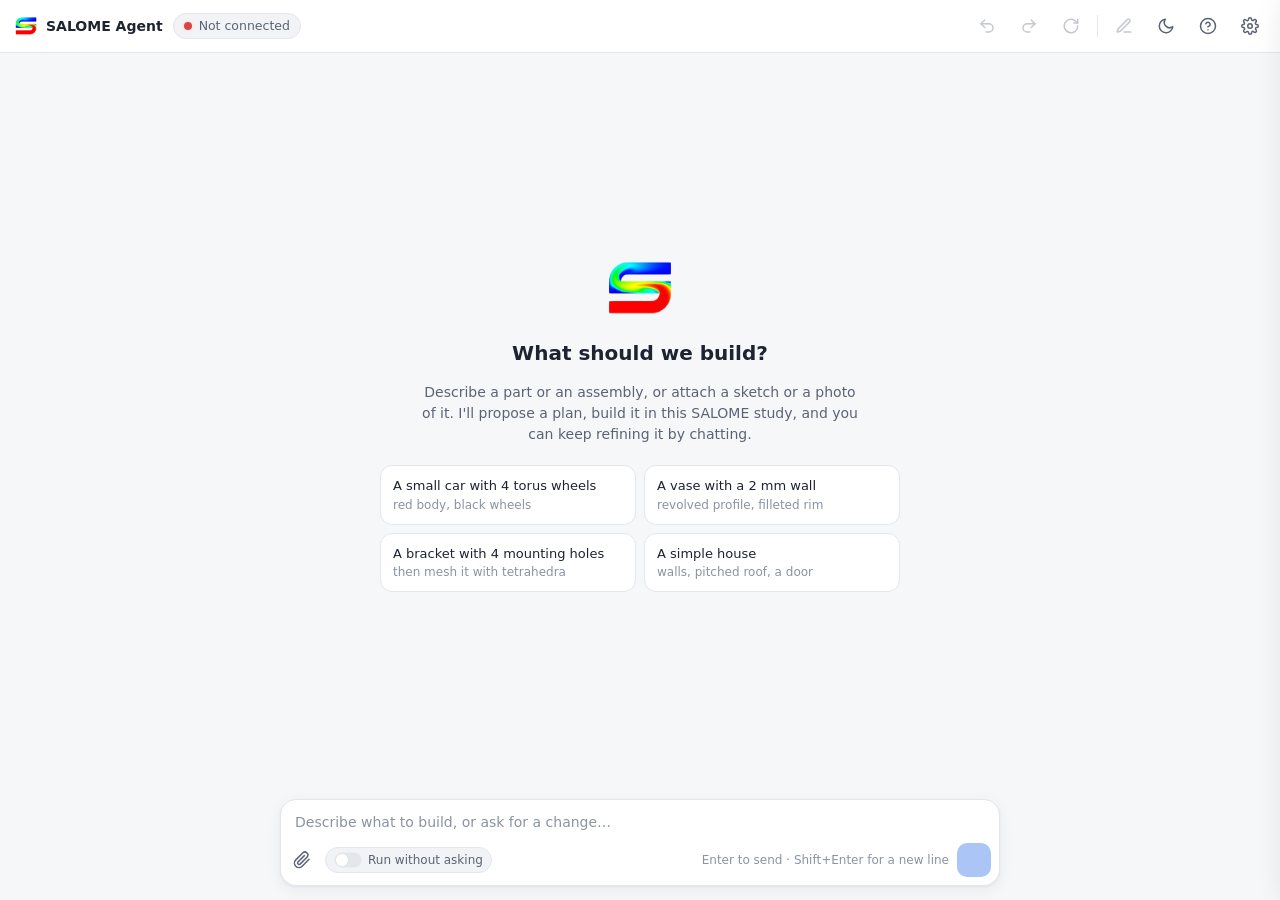
==== commit 7b0e529d: "revert: master drops the documentation modes (raglib) and keeps the MCP server; they live on dev/wit" ====
--- a/salome_agent_gui/web/index.html
+++ b/salome_agent_gui/web/index.html
@@ -3,7 +3,7 @@
 <html lang="en" data-theme="light">
 <head>
 <meta charset="utf-8">
-<title>SALOME agentic assistants</title>
+<title>SALOME Agent</title>
 <link rel="stylesheet" href="app.css">
 <script src="qrc:///qtwebchannel/qwebchannel.js"></script>
 <script src="app.js" defer></script>
@@ -11,18 +11,13 @@
 <body class="is-empty">
 
 <header class="header">
-  <div class="brand"><img class="logo" src="salome-s.png" alt=""><span class="brand-name">SALOME agentic assistants</span></div>
-  <div class="mode-switch" id="mode-switch" role="radiogroup" aria-label="Assistant">
-    <button role="radio" data-mode="rag" title="Answers from the SALOME documentation after one search">Classical RAG</button>
-    <button role="radio" data-mode="rag_agentic" title="The model searches and reads the documentation several times: slower, better on harder questions">Agentic RAG</button>
-    <button role="radio" data-mode="agent" title="Builds geometry and meshes in this SALOME study">Agentic assistant</button>
-  </div>
+  <div class="brand"><img class="logo" src="salome-s.png" alt="">SALOME Agent</div>
   <span class="status off" id="status"><span class="dot"></span><span id="status-label">Not connected</span></span>
   <span class="spacer"></span>
-  <button class="icon-btn agent-only" id="btn-undo" data-tip="Undo last turn" disabled><svg viewBox="0 0 24 24" fill="none" stroke="currentColor" stroke-width="2" stroke-linecap="round" stroke-linejoin="round"><path d="M9 14 4 9l5-5"/><path d="M4 9h10.5a5.5 5.5 0 0 1 0 11H11"/></svg></button>
-  <button class="icon-btn agent-only" id="btn-redo" data-tip="Redo" disabled><svg viewBox="0 0 24 24" fill="none" stroke="currentColor" stroke-width="2" stroke-linecap="round" stroke-linejoin="round"><path d="m15 14 5-5-5-5"/><path d="M20 9H9.5a5.5 5.5 0 0 0 0 11H13"/></svg></button>
-  <button class="icon-btn agent-only" id="btn-rebuild" data-tip="Rebuild the study from the model" disabled><svg viewBox="0 0 24 24" fill="none" stroke="currentColor" stroke-width="2" stroke-linecap="round" stroke-linejoin="round"><path d="M21 12a9 9 0 1 1-2.64-6.36L21 8"/><path d="M21 3v5h-5"/></svg></button>
-  <span class="hdr-sep agent-only"></span>
+  <button class="icon-btn" id="btn-undo" data-tip="Undo last turn" disabled><svg viewBox="0 0 24 24" fill="none" stroke="currentColor" stroke-width="2" stroke-linecap="round" stroke-linejoin="round"><path d="M9 14 4 9l5-5"/><path d="M4 9h10.5a5.5 5.5 0 0 1 0 11H11"/></svg></button>
+  <button class="icon-btn" id="btn-redo" data-tip="Redo" disabled><svg viewBox="0 0 24 24" fill="none" stroke="currentColor" stroke-width="2" stroke-linecap="round" stroke-linejoin="round"><path d="m15 14 5-5-5-5"/><path d="M20 9H9.5a5.5 5.5 0 0 0 0 11H13"/></svg></button>
+  <button class="icon-btn" id="btn-rebuild" data-tip="Rebuild the study from the model" disabled><svg viewBox="0 0 24 24" fill="none" stroke="currentColor" stroke-width="2" stroke-linecap="round" stroke-linejoin="round"><path d="M21 12a9 9 0 1 1-2.64-6.36L21 8"/><path d="M21 3v5h-5"/></svg></button>
+  <span class="hdr-sep"></span>
   <button class="icon-btn" id="btn-new" data-tip="New conversation" disabled><svg viewBox="0 0 24 24" fill="none" stroke="currentColor" stroke-width="2" stroke-linecap="round" stroke-linejoin="round"><path d="M12 20h9"/><path d="M16.5 3.5a2.1 2.1 0 0 1 3 3L7 19l-4 1 1-4z"/></svg></button>
   <button class="icon-btn" id="btn-theme" data-tip="Dark theme"><svg class="i-moon" viewBox="0 0 24 24" fill="none" stroke="currentColor" stroke-width="2" stroke-linecap="round" stroke-linejoin="round"><path d="M21 12.8A9 9 0 1 1 11.2 3a7 7 0 0 0 9.8 9.8z"/></svg><svg class="i-sun" viewBox="0 0 24 24" fill="none" stroke="currentColor" stroke-width="2" stroke-linecap="round" stroke-linejoin="round"><circle cx="12" cy="12" r="4"/><path d="M12 2v2M12 20v2M4.9 4.9l1.4 1.4M17.7 17.7l1.4 1.4M2 12h2M20 12h2M4.9 19.1l1.4-1.4M17.7 6.3l1.4-1.4"/></svg></button>
   <button class="icon-btn" id="btn-help" data-tip="Help"><svg viewBox="0 0 24 24" fill="none" stroke="currentColor" stroke-width="2" stroke-linecap="round" stroke-linejoin="round"><circle cx="12" cy="12" r="10"/><path d="M9.1 9a3 3 0 0 1 5.8 1c0 2-3 3-3 3M12 17h.01"/></svg></button>
@@ -31,33 +26,20 @@
 
 <div class="banner" id="banner" hidden></div>
 <div class="help" id="help" hidden>
-  <span class="doc-only">Ask anything about SALOME: each question is answered from the SALOME
-  documentation, with links to the pages used. RAG searches the index once and answers; agentic
-  RAG lets the model search and read pages several times, which is slower but follows harder
-  questions. Questions are answered one by one, without memory of the previous ones. Choose
-  Agentic assistant at the top of the window to build models.</span>
-  <span class="agent-only">The first message starts a conversation: I propose a plan, you approve or edit it, and each
+  The first message starts a conversation: I propose a plan, you approve or edit it, and each
   stage is built in this SALOME study. Follow-up messages change that model ("make the roof
   taller", "add a chimney"). Undo and Redo step through turns; Rebuild recreates the study from
   the model when they got out of sync; New conversation starts over. While a conversation is
   open it keeps the agent server to itself. result.py and report.md are linked after each turn.
   Attach sketches, photos or drawings with the paperclip, by dropping them on the window or by
-  pasting them: the model is built from what they show.</span>
+  pasting them: the model is built from what they show.
 </div>
 
 <div class="empty">
   <img class="logo-big" src="salome-s.png" alt="">
-  <h2 class="agent-only">What should we build?</h2>
-  <p class="agent-only">Describe a part or an assembly, or attach a sketch or a photo of it. I'll propose a plan, build it in this SALOME study, and you can keep refining it by chatting.</p>
-  <h2 class="doc-only">What would you like to know about SALOME?</h2>
-  <p class="doc-only">Ask a question about GEOM, SHAPER, SMESH or their Python API. I'll answer from the SALOME documentation and link the pages I used.</p>
-  <div class="suggestions doc-only">
-    <button class="suggestion" data-text="How do I create a box and a cylinder with geompy, then fuse them?">Create and fuse shapes with geompy<small>box, cylinder, fuse</small></button>
-    <button class="suggestion" data-text="How do I set a local mesh size on a face in SMESH?">Local mesh size in SMESH<small>on one face</small></button>
-    <button class="suggestion" data-text="What is the difference between NETGEN 1D-2D-3D and the separate 1D, 2D and 3D algorithms?">NETGEN algorithms<small>1D-2D-3D or separate</small></button>
-    <button class="suggestion" data-text="How do I export a mesh to a MED file from a Python script?">Export a mesh to MED<small>from a Python script</small></button>
-  </div>
-  <div class="suggestions agent-only">
+  <h2>What should we build?</h2>
+  <p>Describe a part or an assembly, or attach a sketch or a photo of it. I'll propose a plan, build it in this SALOME study, and you can keep refining it by chatting.</p>
+  <div class="suggestions">
     <button class="suggestion" data-text="A small car with 4 torus wheels, red body and black wheels">A small car with 4 torus wheels<small>red body, black wheels</small></button>
     <button class="suggestion" data-text="A vase with a 2 mm wall, revolved profile and a filleted rim">A vase with a 2 mm wall<small>revolved profile, filleted rim</small></button>
     <button class="suggestion" data-text="A bracket with 4 mounting holes, then mesh it with tetrahedra">A bracket with 4 mounting holes<small>then mesh it with tetrahedra</small></button>
@@ -72,9 +54,9 @@
     <div class="attachments" id="attachments" hidden></div>
     <textarea id="input" rows="1" placeholder="Describe what to build, or ask for a change…"></textarea>
     <div class="composer-row">
-      <button class="icon-btn tip-up agent-only" id="btn-attach" data-tip="Attach images"><svg viewBox="0 0 24 24" fill="none" stroke="currentColor" stroke-width="2" stroke-linecap="round" stroke-linejoin="round"><path d="m21.4 11.1-9.2 9.2a6 6 0 0 1-8.5-8.5l9.2-9.2a4 4 0 0 1 5.7 5.7l-9.2 9.2a2 2 0 0 1-2.8-2.8l8.5-8.5"/></svg></button>
-      <input type="file" id="file" accept="image/png,image/jpeg,image/webp,image/gif,image/bmp,.png,.jpg,.jpeg,.webp,.gif,.bmp" multiple hidden>
-      <span class="mode agent-only" id="auto" title="Skips plan approval and the stage-failure prompt"><span class="switch small" id="batch-sw"></span>Run without asking</span>
+      <button class="icon-btn tip-up" id="btn-attach" data-tip="Attach images"><svg viewBox="0 0 24 24" fill="none" stroke="currentColor" stroke-width="2" stroke-linecap="round" stroke-linejoin="round"><path d="m21.4 11.1-9.2 9.2a6 6 0 0 1-8.5-8.5l9.2-9.2a4 4 0 0 1 5.7 5.7l-9.2 9.2a2 2 0 0 1-2.8-2.8l8.5-8.5"/></svg></button>
+      <input type="file" id="file" accept="image/png,image/jpeg,image/webp,image/gif,image/bmp" multiple hidden>
+      <span class="mode" id="auto" title="Skips plan approval and the stage-failure prompt"><span class="switch small" id="batch-sw"></span>Run without asking</span>
       <span class="spacer"></span>
       <span class="hint" id="hint">Enter to send · Shift+Enter for a new line</span>
       <button class="send" id="send" title="Send" disabled></button>
@@ -92,54 +74,21 @@
   </div>
   <div class="drawer-body">
     <div>
-      <div class="section-title">Mode <span class="lock-note" id="mode-lock" hidden>— locked while a conversation is open</span></div>
-      <div class="field" title="Also chosen at the top of the window. The Agentic assistant builds geometry and meshes in this study. The documentation modes answer questions from the SALOME documentation (raglib): RAG searches once, agentic RAG lets the model search and read pages several times"><label for="set-mode">Assistant</label><select id="set-mode"><option value="rag">Classical RAG</option><option value="rag_agentic">Agentic RAG</option><option value="agent">Agentic assistant: build models</option></select></div>
-    </div>
-    <div data-modes="rag rag_agentic">
-      <div class="section-title">Documentation sources</div>
-      <div class="t-note">What Build index reads (rag.extraction.modules). Paths may use $DOCUMENTATION_ROOT_DIR, $GEOM_ROOT_DIR… and ${VAR:-fallback}; build the index again after a change.</div>
-      <div id="doc-sources" class="module-rows"></div>
-      <div class="err-note" id="sources-error" hidden></div>
-      <div class="drawer-actions"><button class="btn" id="btn-add-source" title="Another documentation tree to index, e.g. a SMESH plugin or your own HTML pages">Add source</button></div>
-    </div>
-    <div data-modes="rag rag_agentic">
-      <div class="section-title">Local models <span class="lock-note" hidden>— locked while a conversation is open</span></div>
-      <div class="t-note">Run on this computer (sentence-transformers). The answers use the chat model below. <span id="models-cache"></span></div>
-      <div class="model-card" title="Turns the pages and each question into vectors: used by Build index and by every search. After a change, build the index again.">
-        <div class="mod-line"><span class="model-role">Embedding</span><span class="model-state" id="emb-state"></span><span class="spacer"></span><button class="btn small" id="btn-dl-embedding" title="Download this model into the Hugging Face cache">Download</button></div>
-        <div class="field" title="rag.chatbot.embedding.model and rag.extraction.embedding.model (kept identical): a sentence-transformers model name, a Hugging Face repository or a local folder"><label for="set-emb-model">Model</label><input id="set-emb-model" list="emb-choices" spellcheck="false"></div>
-      </div>
-      <div class="model-card" id="rr-card" title="Re-scores the passages a search found, when Rerank results is on (Search)">
-        <div class="mod-line"><span class="model-role" id="rr-role">Reranker</span><span class="model-state" id="rr-state"></span><span class="spacer"></span><button class="btn small" id="btn-dl-reranker" title="Download this model into the Hugging Face cache">Download</button></div>
-        <div class="field" title="rag.chatbot.reranker.model"><label for="set-rr-model">Model</label><input id="set-rr-model" list="rr-choices" spellcheck="false"></div>
-        <div class="field" title="rag.chatbot.reranker.type: how the model scores a passage against the question"><label for="set-rr-type">Type</label><select id="set-rr-type"><option value="late_interaction">Late interaction (ColBERT)</option><option value="cross_encoder">Cross-encoder</option></select></div>
-      </div>
-      <datalist id="emb-choices"></datalist><datalist id="rr-choices"></datalist>
-      <div class="idx-state" id="models-job"></div>
-    </div>
-    <div data-modes="rag rag_agentic" title="The model below is used unless rag.chatbot.llm sets one">
-      <div class="section-title">Documentation index</div>
-      <div class="path" id="rag-index"></div>
-      <div class="idx-state" id="rag-index-state"></div>
-      <div class="drawer-actions"><button class="btn" id="btn-build-index" title="Index the documentation sources above; needs the documentation installed with SALOME, and takes a while">Build index</button></div>
-    </div>
-    <div data-modes="agent">
       <div class="section-title">Agent server</div>
       <div class="conn-card" id="conn-card"><span class="dot"></span><span id="conn-label"></span><span class="spacer"></span><button class="btn ghost small" id="btn-reconnect" title="Look for the agent server SALOME runs again">Reconnect</button></div>
     </div>
     <div>
-      <div class="section-title">Model <span class="lock-note" id="model-lock" hidden>— <span data-modes="agent">modules and advanced </span>locked while a conversation is open</span></div>
-      <div class="toggle-row" data-modes="agent" title="Off: choose a model, or another endpoint, per module (e.g. a drawing reader for vision)"><div><div class="t-label">Same model for every module</div></div><span class="switch" id="set-shared"></span></div>
-      <div class="t-note" data-modes="rag rag_agentic">Shared with the Agentic assistant; rag.chatbot.llm in Edit JSON… overrides it for the documentation modes.</div>
+      <div class="section-title">Model <span class="lock-note" id="model-lock" hidden>— modules and advanced locked while a conversation is open</span></div>
+      <div class="toggle-row" title="Off: choose a model, or another endpoint, per module (e.g. a drawing reader for vision)"><div><div class="t-label">Same model for every module</div></div><span class="switch" id="set-shared"></span></div>
       <div class="field" title="Endpoint base URL, up to and including /v1"><label for="set-base-url">LLM base URL</label><input id="set-base-url"></div>
       <div class="row2">
         <div class="field" title="Model name sent with every request (each module uses it unless overridden below)"><label for="set-model">Model</label><input id="set-model"></div>
         <div class="field" title="Sent as Authorization: Bearer <key>; leave empty for an endpoint without auth"><label for="set-api-key">API key</label><input id="set-api-key" type="password"></div>
       </div>
       <div class="field" title="CA bundle for an HTTPS endpoint with a private CA; empty uses the system trust store"><label for="set-ssl-cert">CA certificate file</label><input id="set-ssl-cert" placeholder="System trust store"></div>
-      <div data-modes="agent"><div id="module-rows" class="module-rows" hidden></div></div>
+      <div id="module-rows" class="module-rows" hidden></div>
       <div class="err-note" id="models-error" hidden></div>
-      <details class="advanced" id="set-advanced" data-modes="agent"><summary>Advanced</summary>
+      <details class="advanced" id="set-advanced"><summary>Advanced</summary>
         <div class="row2">
           <div class="field" title="Approx tokens the model may think before it acts; past it the call is cut and re-asked once, a second cut ends the stage; 0 = no limit"><label for="set-budget">Reasoning budget (0 = off)</label><input id="set-budget" type="number" min="0" max="200000" step="1000"></div>
           <div class="field" title="How many times the image reader is sent its spec's errors (open outline, arc off its radius, hole outside...) to fix them; errors left go to the build"><label for="set-vision-fix">Vision fix rounds</label><input id="set-vision-fix" type="number" min="0" max="5" step="1"></div>
@@ -147,7 +96,7 @@
         <div class="field" title="Seconds one LLM call may run in total; a call still generating at the limit is cut and not retried"><label for="set-timeout">LLM timeout (s)</label><input id="set-timeout" type="number" min="10" max="1800" step="10"></div>
       </details>
     </div>
-    <div data-modes="agent">
+    <div>
       <div class="section-title">Runs <span class="lock-note" id="run-lock" hidden>— locked while a conversation is open</span></div>
       <div class="toggle-row" title="Skips plan approval and the stage-failure prompt; a failed stage follows &quot;When a stage fails&quot;"><div><div class="t-label">Run without asking</div></div><span class="switch" id="set-batch"></span></div>
       <div class="row2">
@@ -164,38 +113,6 @@
       <div class="field" title="How much the run logs. LLM trace also writes every prompt, response and reasoning to the run folder"><label for="set-verbose">Log detail</label><select id="set-verbose"><option value="0">Normal</option><option value="1">Verbose</option><option value="2">LLM trace (-vv)</option></select></div>
       <div class="toggle-row" title="Debug: what the model thinks while it works, under each stage"><div><div class="t-label">Show model reasoning</div></div><span class="switch" id="set-reasoning"></span></div>
     </div>
-    <div data-modes="rag rag_agentic">
-      <div class="section-title">Search <span class="lock-note" hidden>— locked while a conversation is open</span></div>
-      <div class="toggle-row" title="Re-score the retrieved passages with a reranker model (rag.chatbot.reranker): better ordering, slower first question"><div><div class="t-label">Rerank results</div></div><span class="switch" id="set-rag-reranker"></span></div>
-      <div class="toggle-row" title="Also search by keywords (BM25) and merge with the semantic search; uses the keyword file the index build writes"><div><div class="t-label">Keyword search</div></div><span class="switch" id="set-rag-bm25"></span></div>
-      <div class="toggle-row" title="One more keyword search over page titles only, for questions naming a class or a function; needs keyword search"><div><div class="t-label">Boost page titles</div></div><span class="switch" id="set-rag-title"></span></div>
-      <div data-modes="rag">
-        <div class="row2">
-          <div class="field" title="How many passages the search gathers before reranking (rag.chatbot.k_standard)"><label for="set-rag-k">Passages searched</label><input id="set-rag-k" type="number" min="1" max="500" step="5"></div>
-          <div class="field" title="How many passages are kept after reranking and sent to the model (rag.chatbot.top_n_after_rerank)"><label for="set-rag-top">Passages kept</label><input id="set-rag-top" type="number" min="1" max="200" step="1"></div>
-        </div>
-        <div class="field" title="Characters the kept passages may grow by when their whole section is added (rag.chatbot.expansion_char_budget); 0 = passages only"><label for="set-rag-expand">Section context (characters)</label><input id="set-rag-expand" type="number" min="0" max="1000000" step="5000"></div>
-        <div class="toggle-row" title="HyDE: the model first writes a likely answer and the search uses it instead of the question; one more LLM call per question"><div><div class="t-label">Search with a drafted answer</div></div><span class="switch" id="set-rag-hyde"></span></div>
-      </div>
-    </div>
-    <div data-modes="rag_agentic">
-      <div class="section-title">Agentic RAG <span class="lock-note" hidden>— locked while a conversation is open</span></div>
-      <div class="row2">
-        <div class="field" title="Most steps (searches, page reads, the answer) the agent may take for one question (rag.chatbot.agentic.max_steps)"><label for="set-ag-steps">Agent steps</label><input id="set-ag-steps" type="number" min="1" max="100" step="1"></div>
-        <div class="field" title="A page the agent reads is cut after this many characters (rag.chatbot.agentic.max_chars_per_page)"><label for="set-ag-page">Characters per page</label><input id="set-ag-page" type="number" min="500" max="200000" step="500"></div>
-      </div>
-      <div class="row2">
-        <div class="field" title="How many documentation sections one search returns (rag.chatbot.agentic.section_top_n)"><label for="set-ag-sections">Sections per search</label><input id="set-ag-sections" type="number" min="1" max="50" step="1"></div>
-        <div class="field" title="Characters shared by the sections one search returns (rag.chatbot.agentic.section_char_budget)"><label for="set-ag-budget">Section characters</label><input id="set-ag-budget" type="number" min="1000" max="500000" step="1000"></div>
-      </div>
-    </div>
-    <div data-modes="rag rag_agentic">
-      <div class="section-title">Answers <span class="lock-note" hidden>— locked while a conversation is open</span></div>
-      <div class="row2">
-        <div class="field" title="Sampling temperature of the answers (rag.chatbot.temperature); 0 is the most factual"><label for="set-rag-temp">Temperature</label><input id="set-rag-temp" type="number" min="0" max="2" step="0.1"></div>
-        <div class="field" title="Longest answer the model may write, in tokens (rag.chatbot.max_tokens)"><label for="set-rag-tokens">Answer length (tokens)</label><input id="set-rag-tokens" type="number" min="64" max="64000" step="250"></div>
-      </div>
-    </div>
     <div>
       <div class="section-title">Appearance</div>
       <div class="field" title="Chat window colours; Same as SALOME follows SALOME's theme"><label for="set-theme">Theme</label><select id="set-theme"><option value="system">Same as SALOME</option><option value="light">Light</option><option value="dark">Dark</option></select></div>
--- a/salome_agent_gui/web/app.css
+++ b/salome_agent_gui/web/app.css
@@ -420,7 +420,7 @@
 .reasoning .r-think:empty, .reasoning .r-prose:empty { display: none; }
 
 .module-rows { display: flex; flex-direction: column; gap: 8px; margin: 4px 0 10px; }
-.mod-row, .src-row, .model-card { border: 1px solid var(--border); border-radius: 8px; padding: 8px 10px; background: var(--surface-2); }
+.mod-row { border: 1px solid var(--border); border-radius: 8px; padding: 8px 10px; background: var(--surface-2); }
 .mod-line { display: flex; align-items: center; gap: 8px; }
 .mod-name { flex: none; width: 76px; font-size: 12.5px; color: var(--text-2); }
 .mod-model { flex: 1; min-width: 0; }
@@ -428,25 +428,7 @@
 .mod-line input:disabled, .mod-endpoint input:disabled { opacity: .5; }
 .linkish { flex: none; border: 0; background: none; padding: 0; color: var(--accent); font: inherit; font-size: 12px; cursor: pointer; }
 .mod-endpoint { margin-top: 8px; }
-.mod-row .t-help, .src-row .t-help { font-size: 12px; color: var(--text-3); }
-.model-card { margin-bottom: 8px; }
-.model-card .mod-line { margin-bottom: 6px; gap: 8px; }
-.model-card .field { margin-bottom: 6px; }
-.model-card .field input, .model-card .field select { font-size: 12.5px; padding: 5px 8px; }
-.model-role { font-weight: 600; font-size: 13px; }
-.model-state { font-size: 11.5px; padding: 1px 8px; border-radius: 999px; background: var(--surface); color: var(--text-3); border: 1px solid var(--border); white-space: nowrap; }
-.model-state.installed, .model-state.local { color: var(--ok); background: var(--ok-soft); border-color: transparent; }
-.model-state.missing { color: var(--warn); background: var(--warn-soft); border-color: transparent; }
-.model-card .btn.small[hidden] { display: none; }
-.src-row .field { margin-bottom: 6px; }
-.src-row .field input { font-size: 12.5px; padding: 5px 8px; }
-.src-row .mod-line { margin-bottom: 6px; }
-.src-row .mod-line input { flex: 1; min-width: 0; font-weight: 600; }
-.src-row .src-cite { margin-top: 2px; }
-.src-row .src-cite[hidden] { display: none; }
-.src-state { font-size: 11.5px; margin: -3px 0 6px; overflow-wrap: anywhere; color: var(--text-3); }
-.src-state.ok { color: var(--ok); }
-.src-state.missing, .src-state.unset { color: var(--warn); }
+.mod-row .t-help { font-size: 12px; color: var(--text-3); }
 .json-only { margin-top: 6px; }
 .err-note { margin-bottom: 10px; padding: 8px 10px; border-radius: 8px; background: var(--err-soft); color: var(--err); font-size: 12.5px; }
 details.advanced > summary { cursor: pointer; font-size: 13px; color: var(--text-2); margin-bottom: 8px; }
@@ -461,46 +443,3 @@
 .vision-check > summary { cursor: pointer; color: var(--text-2); }
 .vision-check ul { margin: 4px 0 0; padding-left: 18px; font-family: var(--mono); font-size: 12px; color: var(--text-2); }
 .vision-result.warn { color: var(--warn); }
-
-/* ---- modes: Agentic assistant or documentation (body.doc-mode) ---- */
-.mode-switch { display: inline-flex; gap: 2px; padding: 2px; margin-left: 10px; background: var(--surface-2); border: 1px solid var(--border); border-radius: 9px; flex: none; }
-.mode-switch button { border: 0; background: none; color: var(--text-2); font: inherit; font-size: 12.5px; padding: 4px 10px; border-radius: 7px; cursor: pointer; white-space: nowrap; }
-.mode-switch button:hover:not(:disabled) { color: var(--text); }
-.mode-switch button.on { background: var(--surface); color: var(--accent); box-shadow: 0 1px 2px rgba(20, 30, 50, .12); font-weight: 600; }
-.mode-switch button:disabled { cursor: default; }
-.mode-switch button:disabled:not(.on) { opacity: .5; }
-@media (max-width: 1000px) { .brand-name { display: none; } }
-@media (max-width: 640px) { .mode-switch button { padding: 4px 6px; font-size: 12px; } }
-body.doc-mode .agent-only, body:not(.doc-mode) .doc-only { display: none !important; }
-/* settings drawer: what the Assistant select chooses, before it is saved */
-#drawer [data-modes][hidden] { display: none !important; }
-.t-note { font-size: 12px; color: var(--text-3); margin: -2px 0 8px; }
-.idx-state { font-size: 12px; color: var(--text-3); margin-top: 6px; overflow-wrap: anywhere; }
-.idx-state.ok { color: var(--ok); }
-.idx-state.warn { color: var(--warn); }
-
-.answer-card .card-head .meta { margin-left: auto; }
-.answer-card .card-head .st { width: 20px; height: 20px; border-radius: 50%; display: grid; place-items: center; }
-.answer-card .card-head .st svg { width: 12px; height: 12px; }
-.answer { padding: 12px 16px; overflow-wrap: anywhere; }
-.answer > :first-child { margin-top: 0; }
-.answer > :last-child { margin-bottom: 0; }
-.answer p, .answer ul, .answer ol, .answer pre, .answer blockquote { margin: 0 0 10px; }
-.answer h1, .answer h2, .answer h3, .answer h4 { margin: 14px 0 6px; font-size: 14.5px; }
-.answer h1 { font-size: 16px; }
-.answer ul, .answer ol { padding-left: 22px; }
-.answer li + li { margin-top: 2px; }
-.answer code { font-family: var(--mono); font-size: 12.5px; background: var(--surface-2); border-radius: 4px; padding: 1px 4px; }
-.answer pre { background: var(--surface-2); border: 1px solid var(--border); border-radius: 8px; padding: 10px 12px; overflow-x: auto; }
-.answer pre code { background: none; padding: 0; font-size: 12.5px; line-height: 1.45; white-space: pre; }
-.answer blockquote { border-left: 3px solid var(--border); padding-left: 10px; color: var(--text-2); }
-.answer a { color: var(--accent); text-decoration: none; cursor: pointer; }
-.answer a:hover { text-decoration: underline; }
-.answer-warn { padding: 8px 16px; color: var(--warn); background: var(--warn-soft); font-size: 12.5px; }
-.sources { border-top: 1px solid var(--border); background: var(--surface-2); padding: 8px 14px 10px; display: flex; flex-direction: column; gap: 6px; }
-.sources > summary { cursor: pointer; color: var(--text-2); font-size: 12.5px; user-select: none; }
-.sources ol { margin: 4px 0 0; padding-left: 20px; font-size: 12.5px; display: flex; flex-direction: column; gap: 3px; }
-.sources li .src-meta { color: var(--text-3); margin-left: 6px; font-size: 11.5px; }
-.sources a { color: var(--accent); text-decoration: none; cursor: pointer; }
-.sources a:hover { text-decoration: underline; }
-.answer-foot { padding: 6px 14px 8px; border-top: 1px solid var(--border); }
